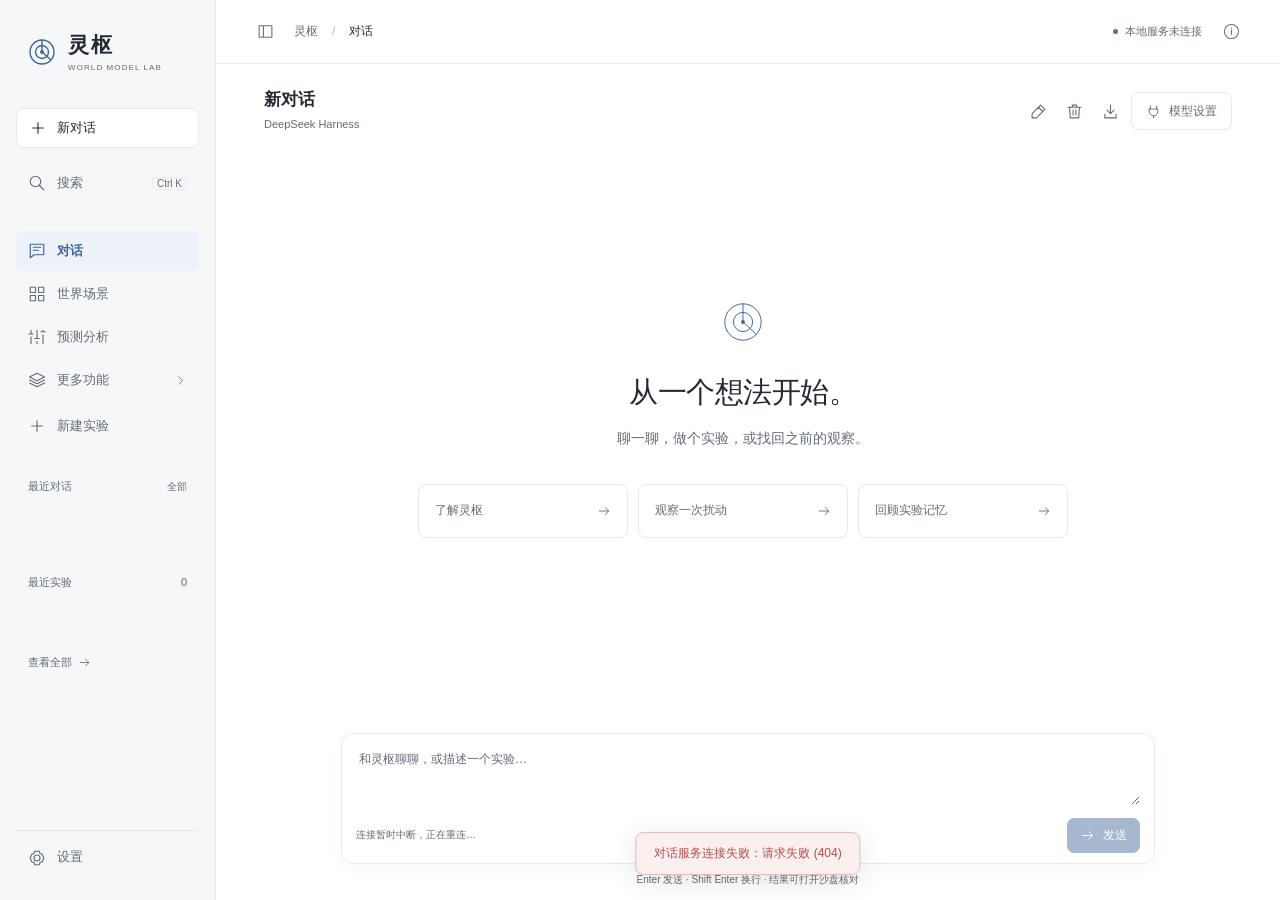
==== static/index.html @ 0f6ff76f "Release Lingshu Desktop Agent 0.0.1 preview" ====
<!doctype html>
<html lang="zh-CN">
<head>
  <meta charset="utf-8">
  <meta name="viewport" content="width=device-width, initial-scale=1">
  <meta name="theme-color" content="#ffffff">
  <title>灵枢 · 桌面 Agent 0.0.1</title>
  <script src="/static/preferences.js"></script>
  <link rel="icon" type="image/svg+xml" href="/static/favicon.svg">
  <link rel="stylesheet" href="/static/style.css">
  <script defer src="/static/scene.js"></script>
  <script defer src="/static/app.js"></script>
  <script defer src="/static/agent.js"></script>
</head>
<body>
  <aside class="sidebar" aria-label="功能与实验">
    <a href="#" class="brand" aria-label="灵枢首页"><span class="brand-mark"><svg viewBox="0 0 32 32" fill="none" aria-hidden="true"><circle cx="16" cy="16" r="12" stroke="currentColor" stroke-width="1.4"/><circle cx="16" cy="16" r="6.5" stroke="currentColor" stroke-width="1.4"/><path d="M16 4v12l9 8" stroke="currentColor" stroke-width="1.4"/><circle cx="16" cy="16" r="2" fill="currentColor"/></svg></span><span class="nav-label">灵枢<small>WORLD MODEL LAB</small></span></a>
    <button id="new-chat" class="new-task" aria-label="新对话" title="新对话"><span data-icon="plus"></span><span class="nav-label">新对话</span></button>
    <button id="open-search" class="nav-item search-entry" aria-label="搜索功能和实验" title="搜索功能和实验"><span data-icon="search"></span><span class="nav-label">搜索</span><kbd>Ctrl K</kbd></button>
    <nav aria-label="主导航">
      <button class="nav-item" data-page="agent" aria-label="对话" title="对话"><span data-icon="message"></span><span class="nav-label">对话</span></button>
      <button class="nav-item active" data-page="workspace" aria-label="世界场景" title="世界场景"><span data-icon="grid"></span><span class="nav-label">世界场景</span></button>
      <button class="nav-item" data-page="results" aria-label="预测分析" title="预测分析"><span data-icon="sliders"></span><span class="nav-label">预测分析</span></button>
      <details id="tools-group" class="tools-group"><summary aria-label="更多功能"><span data-icon="layers"></span><span class="nav-label">更多功能</span><span class="group-chevron" data-icon="chevron"></span></summary><div class="tools-items">
        <button class="nav-item" data-page="events" aria-label="执行记录" title="执行记录"><span data-icon="activity"></span><span class="nav-label">执行记录</span><span id="event-count" class="nav-count">0</span></button>
        <button class="nav-item" data-page="memory" aria-label="记忆库" title="记忆库"><span data-icon="brain"></span><span class="nav-label">记忆库</span><span id="memory-nav-dot" class="nav-dot"></span></button>
        <button class="nav-item" data-page="connections" aria-label="连接管理" title="连接管理"><span data-icon="plug"></span><span class="nav-label">连接管理</span></button>
      </div></details>
      <button id="open-history" class="nav-item rail-only" aria-label="全部实验" title="全部实验"><span data-icon="clock"></span><span class="nav-label">全部实验</span></button>
      <button id="new-task" class="nav-item" aria-label="新建实验" title="新建实验"><span data-icon="plus"></span><span class="nav-label">新建实验</span></button>
    </nav>
    <div class="history-heading chat-history-heading"><span>最近对话</span><button id="open-chats" class="text-button" aria-label="全部对话">全部</button></div>
    <div id="chat-sessions" class="sessions chat-sessions"></div>
    <div class="history-heading"><span>最近实验</span><span id="history-count">0</span></div>
    <div id="sessions" class="sessions"></div>
    <button id="all-history" class="all-history">查看全部<span data-icon="arrow"></span></button>
    <div class="sidebar-footer"><button id="open-settings" class="nav-item" aria-label="设置" title="设置"><span data-icon="settings"></span><span class="nav-label">设置</span></button></div>
  </aside>

  <div class="shell">
    <header class="topbar"><div class="breadcrumb"><button id="toggle-sidebar" class="help-button" aria-label="收起侧栏" title="收起侧栏" aria-expanded="true"><span data-icon="panel"></span></button><span>灵枢</span><span class="slash">/</span><strong id="breadcrumb-page">实验台</strong></div><div class="topbar-right"><span id="service-status" class="connection-pill"><i class="status-dot"></i>正在连接</span><button id="open-help" class="help-button" aria-label="使用帮助" title="使用帮助"><span data-icon="info"></span></button></div></header>
    <main id="agent-page" class="page agent-page">
      <div class="agent-heading"><div><h1 id="chat-title">新对话</h1><span id="chat-subtitle" class="muted-label">DeepSeek Harness</span></div><div class="heading-actions"><button id="chat-rename" class="help-button" aria-label="重命名对话" title="重命名对话"><span data-icon="edit"></span></button><button id="chat-delete" class="help-button" aria-label="删除对话记录" title="删除对话记录"><span data-icon="trash"></span></button><button id="chat-export" class="help-button" aria-label="导出对话" title="导出对话"><span data-icon="download"></span></button><button id="agent-model" class="button ghost"><span data-icon="plug"></span><span id="agent-model-label">模型设置</span></button></div></div>
      <div id="chat-scroll" class="chat-scroll"><section id="chat-welcome" class="chat-welcome"><span class="welcome-orbit" aria-hidden="true"><svg viewBox="0 0 48 48" fill="none"><circle cx="24" cy="24" r="19" stroke="currentColor"/><circle cx="24" cy="24" r="10" stroke="currentColor"/><path d="M24 5v19l14 13" stroke="currentColor"/><circle cx="24" cy="24" r="2" fill="currentColor"/></svg></span><h2>从一个想法开始。</h2><p>聊一聊，做个实验，或找回之前的观察。</p><div class="chat-suggestions"><button data-prompt="灵枢现在能做什么？请简要介绍。">了解灵枢<span data-icon="arrow"></span></button><button data-prompt="运行一次 18 步的外部扰动实验，查询完成后解释扰动前后预测如何变化。">观察一次扰动<span data-icon="arrow"></span></button><button data-prompt="请召回最近实验的摘要，简要告诉我有什么值得继续观察。">回顾实验记忆<span data-icon="arrow"></span></button></div></section><div id="chat-messages" class="chat-messages" aria-label="对话消息"></div></div>
      <div class="chat-bottom"><div id="chat-notice" class="chat-notice hidden" role="status"></div><form id="chat-form" class="chat-composer"><label class="sr-only" for="chat-input">发送给灵枢的消息</label><textarea id="chat-input" rows="2" maxlength="20000" placeholder="和灵枢聊聊，或描述一个实验…"></textarea><div class="chat-composer-actions"><span id="chat-progress" role="status">高强度思考 · 本机工具</span><button id="chat-stop" class="button ghost hidden" type="button"><span data-icon="stop"></span>停止</button><button id="chat-send" class="button primary" type="submit" disabled><span data-icon="arrow"></span><span>发送</span></button></div></form><p class="chat-footnote">Enter 发送 · Shift Enter 换行 · 结果可打开沙盘核对</p></div>
    </main>
    <main id="workspace-page" class="page hidden">
      <div class="page-heading"><div><div class="eyebrow">观察 · 推断 · 验证</div><h1 id="task-title">世界场景</h1><div class="task-meta"><span id="task-state" class="state-badge">待运行</span><span id="workspace-summary" class="muted-label">3 个实体</span></div></div><div class="heading-actions"><button id="stop-button" class="button danger hidden"><span data-icon="stop"></span>停止运行</button><button id="workspace-new-task" class="button primary"><span data-icon="plus"></span>新建实验</button></div></div>
      <section id="scene-content">
        <div class="scene-card">
          <div class="card-header"><div class="segmented" aria-label="视图切换"><button class="active" data-view="space">场景</button><button data-view="graph">认知图</button></div><span id="view-caption" class="sr-only">场景投影</span><div class="scene-tools"><button id="open-entities" class="button ghost" title="实体检查"><span data-icon="sliders"></span><span>实体</span></button><button id="open-results" class="button ghost" title="查看预测分析"><span data-icon="activity"></span><span>分析</span></button></div></div>
          <div id="world-canvas" class="world-canvas" aria-label="实体位置和轨迹"></div>
          <div class="scene-legend"><div id="view-legend"></div><span id="tick-label">第 0 / 18 步</span></div>
          <div class="replay-area">
            <details id="replay-details" class="replay-details"><summary><span>回放与验证</span><span id="verification-caption">运行后查看</span></summary>
              <div class="playback"><button id="live-view" class="live-button active" title="回到最新观测"><span data-icon="radio"></span>最新</button><input id="playback" aria-label="回看时间步" type="range" min="0" max="0" value="0" disabled><span id="playback-label">尚未运行</span></div>
              <div class="verification-strip"><div id="verification-bars" class="verification-bars" aria-label="每一步的验证结果"></div></div>
            </details>
            <button id="find-anomaly" class="anomaly-button" disabled><span data-icon="bolt"></span>定位异常</button>
          </div>
        </div>
        <div id="completion-banner" class="completion-banner hidden"></div>
        <div class="workspace-footnote"><span>每一次预测，都交给下一次观测验证。</span><button id="workspace-help" class="text-button">了解实验<span data-icon="arrow"></span></button></div>
      </section>
    </main>
    <main id="results-page" class="page hidden">
      <div class="page-heading"><div><h1>预测分析</h1><p id="analysis-run-label">选择或运行实验后查看结果。</p></div><button class="button ghost" data-back-scene>返回场景<span data-icon="arrow"></span></button></div>
      <section class="analysis-card"><div class="inspector-heading"><strong>预测验证</strong><span id="inspector-mode" class="muted-label">准备就绪</span></div>          <div class="metric-grid"><div><span>已完成时间步</span><strong id="metric-tick">—<small> / 18</small></strong></div><div class="coverage-metric"><span>边界覆盖率</span><strong id="metric-rate">—</strong></div><div><span>异常观测</span><strong id="metric-anomalies">—</strong></div><div><span>图中实体</span><strong id="metric-entities">3</strong></div></div>
          <details class="analysis-explainer"><summary>如何理解命中与边界？</summary><div class="metric-note"><span data-icon="info"></span><span>本实验为预设确定性场景，观测携带实体标识。命中表示误差小于边界；大边界不等于位置预测更准确。待验证项不计入分母。</span></div></details>
          <section class="mode-statistics" aria-label="按预测模式统计"><div class="statistics-heading"><strong id="statistics-scope">实验汇总</strong><select id="statistics-range" aria-label="统计时间范围"><option value="run">实验汇总</option><option value="step">本步结果</option></select></div><div id="mode-statistics"></div><details class="statistics-explainer"><summary>单位与适用条件</summary><p class="statistics-note">误差与边界单位：场景空间单位。均值仅取已验证项。随机模式预测中心为当前位置；范围覆盖不代表准确猜中下一点。<a href="/static/metric-notes.html" target="_blank">查看边界推导条件</a></p></details></section>
</section>
      <details class="lifecycle-card"><summary>实验生命周期与记忆状态</summary><div id="pipeline" class="pipeline" aria-label="实验闭环进度"></div><button id="see-connections" class="text-button">查看连接详情<span data-icon="arrow"></span></button></details>
    </main>
    <main id="events-page" class="page hidden">
      <div class="page-heading"><div><h1>执行记录</h1><p id="events-run-label">选择实验后查看完整执行记录。</p></div><a id="export-run" class="button ghost hidden" download><span data-icon="download"></span>导出 JSON</a></div>          <section class="timeline-section"><div class="section-heading"><h2><span data-icon="activity"></span><span id="timeline-title">运行轨迹</span></h2><span class="muted-label">来自实际工具执行</span></div><div id="events" class="events"><div class="empty-events"><span data-icon="activity"></span><p>点击「新建实验」，开始第一次运行。</p><small>每一步预测、观测和验证都会留下记录。</small></div></div></section>
</main>
    <main id="memory-page" class="page hidden">
      <div class="page-heading"><div><h1>记忆库</h1></div><button id="open-memory-note" class="button primary"><span data-icon="plus"></span>写笔记</button></div>
      <div class="memory-layout"><section class="memory-results"><form id="memory-search" class="search-box"><span data-icon="search"></span><input id="memory-query" placeholder="搜索记忆，例如：外部扰动" value="工作台" aria-label="记忆检索关键词"><button class="button primary" type="submit">召回</button></form><div class="section-heading"><h2>召回结果<span id="recall-count" class="tab-count">0</span></h2><span id="recall-meta" class="muted-label">等待检索</span></div><div id="memory-results"></div></section></div><details class="memory-isolation"><summary>关于这个独立记忆库</summary><div class="isolation-card"><span data-icon="lock"></span><strong>独立的演示记忆</strong><p>实验摘要和笔记使用独立库，不读取个人记忆。</p></div></details></main>
    <main id="connections-page" class="page hidden">
      <div class="page-heading"><div><h1>连接管理</h1></div></div>
      <div class="connection-grid"><section class="connection-card"><div class="connection-card-top"><span class="large-icon" data-icon="orbit"></span><span class="cap-state connected">已接入</span></div><h2>世界模型</h2><p>运行预设场景，推断行为、预测位置并用新观测验证。</p><div class="detail-row"><span>运行方式</span><strong>本机模拟</strong></div><div class="detail-row"><span>可用场景</span><strong>追逐 / 扰动 / 避让</strong></div></section><section class="connection-card"><div class="connection-card-top"><span class="large-icon" data-icon="brain"></span><span id="connection-memory-status" class="cap-state">连接中</span></div><h2>长期记忆</h2><p>实验摘要和笔记保存在独立库，可检索、召回。</p><code id="memory-root" class="path-block"></code><button id="reconnect-button" class="button ghost"><span data-icon="refresh"></span>重新连接记忆</button><p id="connection-memory-error" class="error-text hidden"></p></section><section class="connection-card wide"><div class="connection-card-top"><span class="large-icon" data-icon="plug"></span><span id="connection-agent-status" class="cap-state">检查中</span></div><h2>桌面 Agent</h2><p>DeepSeek Harness 负责对话、续聊与工具选择。实验与记忆操作可直接回看真实返回。</p><button id="connection-agent-settings" class="button ghost">模型设置<span data-icon="arrow"></span></button><details class="connection-config"><summary>其他客户端接入</summary><div class="code-heading"><strong>接入配置</strong><button id="copy-config" class="text-button"><span data-icon="copy"></span>复制</button></div><label class="privacy-toggle"><input id="show-local-paths" type="checkbox">显示本机绝对路径（复制始终使用有效路径）</label><pre id="mcp-config"></pre><p id="dsh-status-note"></p><div id="mcp-tools" class="tool-chips"></div><div class="integration-note"><span data-icon="info"></span><span>提供 6 个实验与记忆工具；可在对话中描述任务。</span></div></details></section></div>
    </main>
    
  </div>
  <dialog id="model-dialog" class="lab-dialog" aria-labelledby="model-dialog-title"><div class="dialog-heading"><div><h2 id="model-dialog-title">模型设置</h2><p>沿用本机 DeepSeek Harness。</p></div><button class="close-dialog" data-close="model-dialog" aria-label="关闭模型设置">×</button></div><form id="model-form" class="model-form"><label>Harness 可执行文件<input id="model-executable" required maxlength="1000" autocomplete="off"></label><div class="model-selects"><label>模型<select id="model-name"><option value="deepseek-flash">DeepSeek Flash</option><option value="deepseek-v4-pro">DeepSeek V4 Pro</option></select></label><label>思考强度<select id="model-effort"><option value="high">高</option><option value="max">最高</option></select></label></div><label class="checkbox-label"><input id="model-local-credentials" type="checkbox" checked>使用本机 Harness 的模型凭据</label><details><summary>使用独立 API 密钥</summary><label>API 密钥<input id="model-key" type="password" autocomplete="new-password" maxlength="512" placeholder="留空保留现有配置"></label><label class="checkbox-label"><input id="model-clear-key" type="checkbox">清除已保存的独立密钥</label><p class="muted-label">独立密钥由 Windows 加密，仅供当前系统用户使用。</p></details><p id="model-status" role="status" class="muted-label"></p><div class="model-form-actions"><button id="model-save" class="button primary" type="submit">保存设置</button><button id="model-refresh" class="button ghost" type="button">检查配置</button></div></form></dialog>
  <dialog id="chats-dialog" class="lab-dialog" aria-labelledby="chats-dialog-title"><div class="dialog-heading"><h2 id="chats-dialog-title">全部对话</h2><button class="close-dialog" data-close="chats-dialog" aria-label="关闭对话历史">×</button></div><div class="dialog-search"><span data-icon="search"></span><input id="chats-query" type="search" placeholder="搜索名称或对话内容" aria-label="搜索名称或对话内容"></div><div id="all-chats" class="history-dialog-list"></div></dialog>
  <dialog id="chat-delete-dialog" class="lab-dialog" aria-labelledby="chat-delete-heading"><div class="dialog-heading"><h2 id="chat-delete-heading">删除对话记录</h2><button class="close-dialog" data-close="chat-delete-dialog" aria-label="关闭删除对话">×</button></div><p id="chat-delete-title" class="delete-chat-title"></p><p class="muted-label">删除此对话的应用记录。实验、记忆和 Harness 原始会话会保留。</p><div class="model-form-actions"><button id="chat-delete-confirm" class="button danger" type="button">删除记录</button><button class="button ghost" data-close="chat-delete-dialog" type="button">保留</button></div></dialog>
  <dialog id="chat-rename-dialog" class="lab-dialog" aria-labelledby="chat-rename-title"><div class="dialog-heading"><h2 id="chat-rename-title">重命名对话</h2><button class="close-dialog" data-close="chat-rename-dialog" aria-label="关闭重命名">×</button></div><form id="chat-rename-form" class="model-form"><label>名称<input id="chat-rename-input" required maxlength="100"></label><button class="button primary" type="submit">保存</button></form></dialog>
  <dialog id="experiment-dialog" class="lab-dialog" aria-labelledby="experiment-dialog-title"><div class="dialog-heading"><div><h2 id="experiment-dialog-title">配置一个实验</h2></div><button class="close-dialog" data-close="experiment-dialog" aria-label="关闭实验配置">×</button></div>            <div class="run-composer dialog-composer">
              <div class="composer-heading"><span data-icon="spark"></span><strong>开始一个实验</strong><span>无需模型密钥</span></div>
              <div id="scenario-options" class="scenario-options"></div>
              <label class="note-label" for="task-note">实验备注<span>用于记录本次实验，不自动解析为指令</span></label>
              <textarea id="task-note" maxlength="1000" rows="2" placeholder="例如：观察扰动发生后，世界模型需要多久恢复稳定预测…"></textarea>
              <div class="composer-bottom"><div class="run-settings"><label>时间步<select id="tick-count"><option value="18">18 步</option><option value="36">36 步</option><option value="60">60 步</option></select></label><label class="checkbox-label"><input id="save-memory" type="checkbox" checked>保存到记忆</label></div><button id="run-button" class="button primary"><span data-icon="play"></span>运行实验</button></div>
            </div></dialog>
  <dialog id="entity-dialog" class="lab-dialog entity-dialog" aria-labelledby="entity-dialog-title"><div class="dialog-heading"><h2 id="entity-dialog-title">本步实体检查</h2><button class="close-dialog" data-close="entity-dialog" aria-label="关闭实体检查">×</button></div>          <div class="inspector-section"><h3>场景实体<span id="entity-count">3</span></h3><div id="entities"></div><div id="entity-detail" class="entity-detail hidden"></div></div>
</dialog>
  <dialog id="note-dialog" class="lab-dialog" aria-labelledby="note-dialog-title"><div class="dialog-heading"><h2 id="note-dialog-title">写入独立记忆库</h2><button class="close-dialog" data-close="note-dialog" aria-label="关闭笔记">×</button></div><div class="note-card"><h2><span data-icon="edit"></span>记一条笔记</h2><p>写入同一个隔离记忆库，可用于下一次召回。</p><form id="remember-form"><textarea id="memory-note" rows="7" maxlength="8000" placeholder="今天观察到了什么？" required></textarea><button id="remember-button" type="submit" class="button primary"><span data-icon="plus"></span>写入记忆</button></form></div></dialog>
  <dialog id="history-dialog" class="lab-dialog" aria-labelledby="history-dialog-title"><div class="dialog-heading"><h2 id="history-dialog-title">全部实验</h2><button class="close-dialog" data-close="history-dialog" aria-label="关闭实验历史">×</button></div><div class="dialog-search"><span data-icon="search"></span><input id="history-query" type="search" placeholder="搜索名称、备注或状态" aria-label="搜索实验历史" autocomplete="off"></div><div id="history-sessions" class="history-dialog-list"></div></dialog>
  <dialog id="search-dialog" class="lab-dialog" aria-labelledby="search-dialog-title"><div class="dialog-heading"><h2 id="search-dialog-title">搜索</h2><button class="close-dialog" data-close="search-dialog" aria-label="关闭搜索">×</button></div><div class="dialog-search"><span data-icon="search"></span><input id="global-query" type="search" placeholder="查找功能或实验" aria-label="查找功能或实验" autocomplete="off"></div><div id="search-results" class="search-results"></div></dialog>
  <dialog id="settings-dialog" class="lab-dialog settings-dialog" aria-labelledby="settings-dialog-title">
    <div class="dialog-heading"><div><h2 id="settings-dialog-title">设置</h2><p>让工作台适合你的习惯。</p></div><button class="close-dialog" data-close="settings-dialog" aria-label="关闭设置">×</button></div>
    <div class="settings-tabs" role="tablist" aria-label="设置分类">
      <button id="settings-appearance-tab" data-settings-tab="appearance" role="tab" aria-selected="true" aria-controls="settings-appearance">外观</button>
      <button id="settings-features-tab" data-settings-tab="features" role="tab" aria-selected="false" aria-controls="settings-features" tabindex="-1">功能</button>
      <button id="settings-scene-tab" data-settings-tab="scene" role="tab" aria-selected="false" aria-controls="settings-scene" tabindex="-1">场景</button>
      <button id="settings-general-tab" data-settings-tab="general" role="tab" aria-selected="false" aria-controls="settings-general" tabindex="-1">通用</button>
    </div>
    <div class="settings-content">
      <section id="settings-appearance" data-settings-panel="appearance" role="tabpanel" aria-labelledby="settings-appearance-tab">
        <h3 class="settings-section-title">外观</h3><p class="settings-description">少一点干扰，多一点思考的空间。</p>
        <div class="theme-choices" aria-label="选择主题">
          <button class="theme-choice" data-theme-choice="light" aria-pressed="false"><span class="theme-mini theme-mini-light" aria-hidden="true"><i></i><b><em></em></b></span><span>白天<small>纯净明亮</small></span><span class="theme-check" aria-hidden="true">✓</span></button>
          <button class="theme-choice" data-theme-choice="dark" aria-pressed="false"><span class="theme-mini theme-mini-dark" aria-hidden="true"><i></i><b><em></em></b></span><span>夜间<small>安静深邃</small></span><span class="theme-check" aria-hidden="true">✓</span></button>
          <button class="theme-choice" data-theme-choice="warm" aria-pressed="false"><span class="theme-mini theme-mini-warm" aria-hidden="true"><i></i><b><em></em></b></span><span>暖色<small>柔和纸感</small></span><span class="theme-check" aria-hidden="true">✓</span></button>
        </div>
        <label class="setting-row" for="setting-theme"><span>主题模式<small>也可以跟随系统自动切换明暗</small></span><select id="setting-theme" data-preference="theme"><option value="light">白天</option><option value="dark">夜间</option><option value="warm">暖色</option><option value="system">跟随系统</option></select></label>
        <label class="setting-row" for="setting-background"><span>场景背景<small>只改变场景氛围，保持界面清爽</small></span><select id="setting-background" data-preference="background"><option value="clean">纯净</option><option value="warm">柔和</option><option value="ocean">海面</option></select></label>
      </section>
      <section id="settings-features" data-settings-panel="features" role="tabpanel" aria-labelledby="settings-features-tab" hidden>
        <h3 class="settings-section-title">功能显示</h3>
        <p class="settings-hint">选择要显示的功能。隐藏会收起入口，已有实验与数据保留。</p>
        <label class="setting-row"><span>预测分析</span><input type="checkbox" role="switch" data-preference="results" aria-label="显示预测分析"></label>
        <label class="setting-row"><span>认知图</span><input type="checkbox" role="switch" data-preference="graph" aria-label="显示认知图"></label>
        <label class="setting-row"><span>执行记录</span><input type="checkbox" role="switch" data-preference="events" aria-label="显示执行记录"></label>
        <label class="setting-row"><span>记忆库</span><input type="checkbox" role="switch" data-preference="memory" aria-label="显示记忆库"></label>
        <label class="setting-row"><span>连接管理</span><input type="checkbox" role="switch" data-preference="connections" aria-label="显示连接管理"></label>
      </section>
      <section id="settings-scene" data-settings-panel="scene" role="tabpanel" aria-labelledby="settings-scene-tab" hidden>
        <h3 class="settings-section-title">场景</h3>
        <label class="setting-row" for="setting-style"><span>场景风格<small>统一色调的雷达沙盘，或小鲸鱼演示</small></span><select id="setting-style" data-preference="style"><option value="radar">雷达沙盘</option><option value="whale">鲸鱼 demo</option></select></label>
        <label class="setting-row"><span>大肥鱼<small>鲸鱼 demo 中可开关角色插画</small></span><input type="checkbox" role="switch" data-preference="whale" aria-label="显示大肥鱼"></label>
        <label class="setting-row"><span>动态效果<small id="motion-note">实时运行时平滑移动；回看与外部扰动直接显示观测位置。</small></span><input type="checkbox" role="switch" data-preference="motion" aria-label="动态效果"></label>
        <label class="setting-row"><span>空间网格</span><input type="checkbox" role="switch" data-preference="grid" aria-label="显示空间网格"></label>
        <label class="setting-row"><span>运动轨迹</span><input type="checkbox" role="switch" data-preference="trails" aria-label="显示运动轨迹"></label>
        <label class="setting-row"><span>预测范围</span><input type="checkbox" role="switch" data-preference="predictions" aria-label="显示预测范围"></label>
      </section>
      <section id="settings-general" data-settings-panel="general" role="tabpanel" aria-labelledby="settings-general-tab" hidden>
        <h3 class="settings-section-title">通用</h3>
        <label class="setting-row" for="setting-language"><span>语言<small>英文界面准备中</small></span><select id="setting-language"><option value="zh-CN">简体中文</option><option value="en" disabled>English（准备中）</option></select></label>
        <label class="setting-row"><span>收起侧栏</span><input id="setting-sidebar" type="checkbox" role="switch" data-preference="sidebar"></label>
        <label class="setting-row"><span>展开回放与验证</span><input id="setting-replay" type="checkbox" role="switch" data-preference="replay"></label>
        <label class="setting-row"><span>自动保存实验记忆<small>用于手动新建实验；对话发起的实验会保存摘要</small></span><input type="checkbox" role="switch" data-preference="autoMemory" aria-label="自动保存实验记忆"></label>
        <div class="setting-row"><span>数据备份<small>保存对话、实验与记忆笔记，恢复后对话历史只读</small></span><button id="backup-data" class="button ghost" type="button">下载备份</button></div><p class="settings-hint"><a href="/static/backup-help.html" target="_blank" rel="noopener">备份与恢复说明</a></p>
        <p class="settings-hint">偏好保存在当前浏览器。模型与工具的接入详情可在连接管理查看。</p>
      </section>
      <div class="settings-footer"><button id="reset-layout" class="button ghost">恢复默认设置</button><span>修改即时生效</span></div>
    </div>
  </dialog>
  <dialog id="help-dialog" class="lab-dialog" aria-labelledby="help-dialog-title"><div class="dialog-heading"><h2 id="help-dialog-title">使用帮助</h2><button class="close-dialog" data-close="help-dialog" aria-label="关闭使用帮助">×</button></div><div class="help-content"><p>新建实验后，选择场景并运行。点击实体查看详情，展开「回放与验证」后，点击验证条回看某一步，或用「定位异常」直达预测失效的位置。</p><p>「预测分析」显示误差、边界与分模式结果；「执行记录」可查看原始返回和导出数据；「记忆库」用于召回与写笔记。</p><details><summary>实验边界与指标</summary><p>运行的是预设确定性场景，观测携带实体标识。备注用于记录。命中只表示误差落在边界内；覆盖率不代表通用智能水平。</p><a href="/static/metric-notes.html" target="_blank">查看指标说明</a></details></div></dialog>
  <div id="toast" role="status" class="toast hidden"></div>
</body>
</html>
---- static/style.css ----
/* One visual system. Components use tokens; all theme colors are defined here. */
:root {
 color-scheme:light; --sidebar-width:216px;
 --canvas:#fff; --paper:#fff; --surface:#f6f7f9; --soft:#eff1f4;
 --ink:#242a34; --muted:#636b78; --line:#e7e9ee; --hover:#eceff3;
 --blue:#41649a; --blue-hover:#355580; --blue-soft:#edf2f9; --blue-soft-hover:#e3ebf6; --blue-line:#b0c3df; --on-accent:#fff;
 --scroll:#c9ced7; --idle:#88909d; --switch-track:#cdd2da; --switch-knob:#fff;
 --success:#3a725c; --success-soft:#eff6f2; --warning:#9b642d; --warning-soft:#faf3e9; --warning-line:#d3b38c;
 --danger:#b24e4e; --danger-soft:#fbefef; --danger-line:#e6bbbb; --on-danger:#fff;
 --scene-bg:#fff; --scene-plane:#f7f9fc; --scene-side:#edf1f7; --scene-edge:#cdd8e7; --scene-grid:#e1e7f0;
 --radar-grid:#dce4ee; --radar-line:#9fb5d1; --radar-scan:#6a8dbb;
 --entity-1:var(--blue); --entity-2:var(--blue); --entity-3:var(--blue); --entity-4:var(--blue);
 --whale-body:#7598c1; --whale-tail:#587fae; --whale-belly:#e1ecf7; --whale-highlight:#f3f7fc; --whale-eye:#263e59; --whale-cheek:#aac7e6;
 --ocean-wash:#f0f6fa; --ocean-line:#d3e3ef;
 font-family:"Segoe UI","Microsoft YaHei UI","Microsoft YaHei",sans-serif; font-size:14px;
}
:root[data-theme="dark"] {
 color-scheme:dark;
 --canvas:#171a20; --paper:#1d2128; --surface:#1b1e25; --soft:#252a33; --ink:#e3e7ee; --muted:#9ca5b3; --line:#2e343e; --hover:#2a303a;
 --blue:#96b9e8; --blue-hover:#b1cced; --blue-soft:#28374b; --blue-soft-hover:#31445b; --blue-line:#4f6b8b; --on-accent:#192b43;
 --scroll:#454e5d; --idle:#8d97a6; --switch-track:#4a5361;
 --success:#8bc3a6; --success-soft:#26392f; --warning:#dfb77f; --warning-soft:#3a3023; --warning-line:#7f6544;
 --danger:#e5a0a0; --danger-soft:#3b292c; --danger-line:#785155; --on-danger:#302020;
 --scene-bg:#1d2128; --scene-plane:#222a35; --scene-side:#1a202a; --scene-edge:#3d4d62; --scene-grid:#303c4c;
 --radar-grid:#344153; --radar-line:#5d789d; --radar-scan:#8eb4e4;
 --whale-body:#81a2c9; --whale-tail:#6488b0; --whale-belly:#c2d7ec; --whale-highlight:#e4eef9; --whale-eye:#1b304a; --whale-cheek:#b3cce6;
 --ocean-wash:#222e3d; --ocean-line:#3b506a;
}
:root[data-theme="warm"] {
 --canvas:#fbf9f5; --paper:#fffdf9; --surface:#f3f0e9; --soft:#eeeae1; --ink:#39362f; --muted:#6e665a; --line:#e7e1d7; --hover:#ece7dd;
 --blue:#835e32; --blue-hover:#72512a; --blue-soft:#f2eadd; --blue-soft-hover:#eadecb; --blue-line:#cbb38f;
 --scroll:#c7bfaf; --idle:#8b8171; --switch-track:#cec5b6;
 --success:#58724f; --success-soft:#f0f3e9; --warning:#91612a; --warning-soft:#f8efdf; --warning-line:#c5a46f;
 --danger:#a95348; --danger-soft:#f8eee9; --danger-line:#ddbab0;
 --scene-bg:#fffdf9; --scene-plane:#f9f5ed; --scene-side:#eee7da; --scene-edge:#dbccb7; --scene-grid:#e9dfce;
 --radar-grid:#e3d7c3; --radar-line:#bea278; --radar-scan:#a37d49;
 --whale-body:#b4976e; --whale-tail:#97774e; --whale-belly:#f0e4cf; --whale-highlight:#fff8e9; --whale-eye:#493827; --whale-cheek:#d9c49f;
 --ocean-wash:#f7efdf; --ocean-line:#e5d3b6;
}
:root[data-background="warm"] { --scene-bg:#f8f9fb; }
:root[data-theme="dark"][data-background="warm"] { --scene-bg:#20252d; }
:root[data-theme="warm"][data-background="warm"] { --scene-bg:#f7f2e9; }
* { box-sizing:border-box; scrollbar-width:thin; scrollbar-color:var(--scroll) transparent; }
body { margin:0; background:var(--canvas); color:var(--ink); line-height:1.6; -webkit-font-smoothing:antialiased; }
button,input,textarea,select { font:inherit; }
button { border:0; color:inherit; background:transparent; cursor:pointer; }
button,a,input,select,textarea,summary { -webkit-tap-highlight-color:transparent; }
button:disabled { cursor:default; opacity:.46; }
a { color:var(--blue); text-decoration:none; }
button:focus-visible,a:focus-visible,input:focus-visible,textarea:focus-visible,select:focus-visible,summary:focus-visible,[tabindex]:focus-visible { outline:2px solid var(--blue); outline-offset:4px; }
button:focus:not(:focus-visible) { outline:none; }
[hidden],.hidden { display:none!important; }
.sr-only { position:absolute; width:1px; height:1px; padding:0; overflow:hidden; clip:rect(0,0,0,0); white-space:nowrap; border:0; }
h1,h2,h3,p { margin-top:0; }
h1 { margin-bottom:0; font-size:29px; line-height:1.4; font-weight:600; letter-spacing:-.6px; }
h2 { font-size:17px; font-weight:600; } h3 { font-size:14px; font-weight:600; }
small,.muted-label { color:var(--muted); font-size:12px; } strong { font-weight:600; }
.icon { display:block; width:18px; height:18px; flex:0 0 auto; }
[data-icon] { display:inline-flex; align-items:center; flex:0 0 auto; }
summary { cursor:pointer; color:var(--muted); } summary:hover { color:var(--ink); }
input[type="checkbox"],input[type="range"] { accent-color:var(--blue); }
select { color:var(--ink); background:var(--paper); border:1px solid var(--line); border-radius:7px; padding:7px 10px; }
pre,code { font-family:Consolas,"Cascadia Code",monospace; font-size:12px; }
pre { background:var(--surface); border:1px solid var(--line); border-radius:8px; padding:16px; white-space:pre-wrap; overflow-wrap:anywhere; color:var(--muted); }
/* Desktop conversation */
.page.agent-page { height:calc(100dvh - 64px); max-width:1080px; display:flex; flex-direction:column; padding:24px 48px 12px; }
.agent-heading { display:flex; align-items:center; justify-content:space-between; gap:16px; padding:0 0 18px; flex-shrink:0; }
.agent-heading>div:first-child { min-width:0; flex:1; }
.agent-heading h1 { font-size:17px; letter-spacing:0; max-width:490px; overflow:hidden; text-overflow:ellipsis; white-space:nowrap; }
.agent-heading .muted-label { font-size:11px; }
.agent-heading .heading-actions { gap:6px; flex-shrink:0; }
.agent-heading .button { font-size:12px; }
.chat-scroll { min-height:0; flex:1; overflow-y:auto; overflow-x:hidden; padding:4px 12px 20px; display:flex; flex-direction:column; scroll-behavior:auto; scrollbar-gutter:stable; }
.chat-welcome { margin:auto; width:100%; max-width:650px; padding:30px 0 55px; }
.welcome-orbit { color:var(--blue); display:block; width:46px; height:46px; margin:0 auto 24px; }
.welcome-orbit svg { width:100%; height:100%; }
.chat-welcome h2 { font-size:29px; font-weight:500; letter-spacing:-.5px; margin:0 0 12px; text-align:center; }
.chat-welcome>p { font-size:14px; color:var(--muted); margin:0; text-align:center; }
.chat-suggestions { margin-top:34px; display:grid; grid-template-columns:repeat(3,minmax(0,1fr)); gap:10px; }
.chat-suggestions button { width:100%; min-height:54px; border:1px solid var(--line); border-radius:8px; padding:13px 16px; font-size:12px; display:flex; align-items:center; justify-content:space-between; gap:18px; color:var(--muted); text-align:left; }
.chat-suggestions button:hover { background:var(--surface); color:var(--ink); }
.chat-suggestions .icon { width:14px; height:14px; }
.chat-messages { width:100%; max-width:790px; margin:0 auto; }
.chat-turn { margin:0 0 36px; }
.user-message { width:fit-content; max-width:85%; margin:0 0 28px auto; border:1px solid var(--line); background:var(--surface); padding:12px 18px; border-radius:14px 14px 4px 14px; white-space:pre-wrap; overflow-wrap:anywhere; line-height:1.8; }
.assistant-message { padding:0 4px; min-width:0; }
.assistant-label { display:flex; gap:12px; align-items:center; font-size:12px; font-weight:600; margin-bottom:14px; }
.assistant-label small { font-size:10px; font-weight:400; }
.assistant-body { line-height:1.9; overflow-wrap:anywhere; }
.message-prose { white-space:pre-wrap; }
.message-table { overflow-x:auto; margin:14px 0; }
.message-table table { border-collapse:collapse; width:100%; font-size:12px; }
.message-table th,.message-table td { text-align:left; padding:9px 12px; border-bottom:1px solid var(--line); }
.message-table th { font-weight:500; color:var(--muted); background:var(--surface); }
.message-section { display:inline-block; margin:6px 0; }
.assistant-body code { background:var(--surface); border-radius:4px; padding:2px 4px; color:var(--ink); }
.assistant-body pre { max-width:100%; overflow:auto; white-space:pre; }
.assistant-body pre code { background:transparent; padding:0; }
.agent-working { display:flex; align-items:center; gap:8px; color:var(--muted); font-size:12px; padding:10px 0; }
.agent-working .icon { width:15px; height:15px; }
.agent-tools { margin:0 0 15px; color:var(--muted); font-size:12px; }
.agent-tools>summary { display:flex; align-items:center; gap:8px; list-style:none; width:fit-content; }
.agent-tools>summary::-webkit-details-marker { display:none; }
.agent-tools>summary .icon { width:14px; height:14px; }
.agent-tools[open]>summary>.icon:last-child { transform:rotate(90deg); }
.agent-tool-list { border-left:1px solid var(--line); margin:14px 0 0 6px; padding-left:16px; }
.agent-tool { margin:9px 0; }
.agent-tool summary { display:flex; align-items:center; justify-content:space-between; gap:16px; }
.agent-tool small { font-size:10px; }
.tool-data { margin-top:10px; }
.tool-data>span { font-size:10px; }
.tool-data pre { margin:5px 0 12px; max-height:260px; overflow:auto; padding:10px; font-size:11px; }
.run-link { margin:14px 8px 0 0; font-size:12px; }
.chat-turn-error { display:flex; align-items:flex-start; gap:8px; margin:15px 0; font-size:12px; color:var(--danger); }
.chat-turn-error .icon { width:15px; height:15px; margin-top:3px; }
.message-footer { display:flex; align-items:center; gap:18px; font-size:10px; color:var(--muted); margin-top:18px; }
.message-footer .text-button { display:flex; align-items:center; gap:5px; font-size:11px; }
.message-footer .icon { width:13px; height:13px; }
.delete-chat-title { overflow-wrap:anywhere; font-weight:600; }
#chat-delete-dialog>p { margin:20px 28px; line-height:1.7; }
#chat-delete-dialog>.model-form-actions { margin:24px 28px 28px; }
.chat-bottom { flex-shrink:0; width:100%; max-width:814px; margin:0 auto; padding-top:8px; }
.chat-composer { border:1px solid var(--line); border-radius:13px; background:var(--paper); box-shadow:0 3px 18px color-mix(in srgb, var(--ink) 3%, transparent); padding:13px 14px 10px; }
.chat-composer:focus-within { border-color:var(--blue-line); }
.chat-composer textarea { width:100%; min-height:58px; max-height:180px; padding:2px 3px; resize:vertical; border:0; background:transparent; color:var(--ink); outline:none; line-height:1.7; }
.chat-composer textarea:focus-visible { outline:none; }
.chat-composer textarea::placeholder { color:var(--muted); }
.chat-composer-actions { display:flex; align-items:center; gap:10px; padding-top:6px; }
.chat-composer-actions>span { color:var(--muted); font-size:10px; margin-right:auto; }
.chat-composer-actions .button { font-size:12px; min-height:32px; padding:7px 12px; }
.chat-footnote { text-align:center; font-size:10px; color:var(--muted); margin:8px 0 0; }
.chat-notice { border:1px solid var(--warning-line); background:var(--warning-soft); color:var(--warning); border-radius:7px; padding:9px 12px; font-size:12px; margin-bottom:10px; }
.chat-history-heading { padding-top:25px; align-items:center; }
.chat-history-heading .text-button { font-size:10px; }
.chat-sessions .session strong { max-width:140px; }
.model-form { display:flex; flex-direction:column; gap:20px; }
.model-form label:not(.checkbox-label) { display:flex; flex-direction:column; gap:8px; color:var(--muted); font-size:12px; }
.model-form input:not([type="checkbox"]) { min-width:0; width:100%; color:var(--ink); background:var(--paper); border:1px solid var(--line); border-radius:7px; padding:10px; }
.model-selects { display:grid; grid-template-columns:1fr 1fr; gap:20px; }
.model-form details>label { margin-top:16px; }
.model-form details>p { margin:12px 0 0; }
.model-form-actions { display:grid; grid-template-columns:repeat(2,minmax(0,1fr)); gap:10px; }
@media(max-width:1000px) { .page.agent-page { padding:22px 25px 12px; } .agent-heading h1 { max-width:300px; } }
@media(max-width:760px) {
 .page.agent-page { padding:15px 16px 12px; height:calc(100dvh - 55px); }
 .agent-heading { gap:8px; padding-bottom:10px; }
 .agent-heading h1 { max-width:100%; font-size:15px; }
 .agent-heading .heading-actions { gap:0; } .agent-heading .button { padding:6px; font-size:11px; }
 .agent-heading .help-button { width:26px; } .agent-heading .button>[data-icon] { display:none; }
 .chat-welcome { padding-bottom:35px; } .chat-welcome h2 { font-size:24px; }
 .chat-suggestions { grid-template-columns:1fr; width:100%; max-width:360px; gap:8px; margin:25px auto 0; }
 .chat-scroll { padding:4px 2px 16px; } .user-message { max-width:94%; padding:10px 14px; }
 .chat-composer { padding:10px; } .chat-composer-actions>span { font-size:9px; }
 .chat-footnote { font-size:9px; } .model-selects { gap:10px; }
}
/* Navigation */
.sidebar { position:fixed; inset:0 auto 0 0; display:flex; flex-direction:column; width:var(--sidebar-width); padding:31px 16px 20px; background:var(--surface); border-right:1px solid var(--line); z-index:10; overflow-y:auto; }
.brand { display:flex; gap:10px; align-items:center; padding:0 10px; color:var(--ink); }
.brand-mark { width:32px; height:32px; color:var(--blue); flex:0 0 auto; } .brand-mark svg { width:100%; height:100%; }
.brand>.nav-label { font-size:21px; font-weight:600; letter-spacing:2px; line-height:1.3; }
.brand small { display:block; font-size:8px; letter-spacing:1.1px; margin-top:5px; font-weight:500; }
.new-task { display:flex; align-items:center; gap:10px; min-height:40px; padding:9px 12px; margin:34px 0 12px; background:var(--paper); border:1px solid var(--line); border-radius:8px; text-align:left; font-size:13px; }
.new-task:hover { border-color:var(--blue-line); }
.nav-item,.tools-group summary { width:100%; min-height:40px; display:flex; align-items:center; gap:11px; padding:9px 12px; border-radius:7px; text-align:left; color:var(--muted); font-size:13px; margin:3px 0; }
.nav-item:hover,.tools-group summary:hover { background:var(--hover); color:var(--ink); }
.nav-item.active { color:var(--blue); background:var(--blue-soft); } .nav-item.active .nav-label { font-weight:600; }
.search-entry { margin-bottom:25px; }
kbd { margin-left:auto; font:10px "Segoe UI",sans-serif; color:var(--muted); border:1px solid var(--line); border-radius:4px; padding:0 4px; }
.tools-group summary { list-style:none; } .tools-group summary::-webkit-details-marker { display:none; }
.group-chevron { margin-left:auto; } .group-chevron .icon { width:13px; height:13px; }
.tools-group[open] .group-chevron { transform:rotate(90deg); } .tools-items { margin:4px 0 10px; }
.nav-count { margin-left:auto; font-size:10px; } .nav-dot { margin-left:auto; width:5px; height:5px; border-radius:50%; background:var(--idle); }
.nav-dot.connected { background:var(--success); } .rail-only { display:none; }
.history-heading { display:flex; justify-content:space-between; color:var(--muted); font-size:11px; padding:29px 12px 9px; }
.sessions { min-height:40px; }
.session { display:flex; align-items:center; gap:9px; width:100%; text-align:left; border-radius:7px; padding:9px 12px; }
.session:hover,.session.active { background:var(--hover); } .session>span { min-width:0; }
.session strong { display:block; font-size:12px; font-weight:400; white-space:nowrap; overflow:hidden; text-overflow:ellipsis; }
.session small { display:block; font-size:10px; margin-top:3px; }
.session-dot { width:4px; height:4px; background:var(--idle); border-radius:50%; flex-shrink:0; }
.session-dot.running,.session-dot.completed { background:var(--success); } .session-dot.failed { background:var(--danger); }
.sidebar-empty { font-size:12px; color:var(--muted); padding:9px 12px; }
.all-history { display:flex; align-items:center; gap:6px; padding:8px 12px; color:var(--muted); font-size:11px; align-self:flex-start; margin-top:5px; }
.all-history .icon { width:13px; height:13px; }
.sidebar-footer { margin-top:auto; padding-top:36px; } .sidebar-footer .nav-item { border-top:1px solid var(--line); padding-top:16px; border-radius:0; }
/* Shell and actions */
.shell { margin-left:var(--sidebar-width); min-width:0; }
.topbar { height:64px; padding:0 34px; display:flex; align-items:center; justify-content:space-between; border-bottom:1px solid var(--line); }
.breadcrumb,.topbar-right { display:flex; align-items:center; gap:14px; } .breadcrumb { color:var(--muted); font-size:12px; }
.breadcrumb strong { color:var(--ink); font-weight:400; } .slash { opacity:.45; }
.help-button { display:inline-flex; align-items:center; justify-content:center; width:30px; height:30px; border-radius:6px; color:var(--muted); }
.help-button:hover { color:var(--ink); background:var(--soft); } .help-button .icon { width:17px; height:17px; }
.connection-pill { display:inline-flex; align-items:center; gap:7px; font-size:11px; color:var(--muted); }
.status-dot { width:5px; height:5px; border-radius:50%; background:var(--success); } .offline .status-dot { background:var(--warning); }
.page { max-width:1240px; margin:0 auto; padding:49px 52px 40px; }
.page-heading { display:flex; align-items:center; justify-content:space-between; gap:24px; margin-bottom:31px; }
.page-heading p { color:var(--muted); font-size:13px; margin:8px 0 0; }
.eyebrow { color:var(--muted); font-size:10px; letter-spacing:2.2px; margin-bottom:12px; }
.task-meta { display:flex; align-items:center; gap:12px; margin-top:12px; font-size:12px; }
.state-badge { display:inline-flex; align-items:center; gap:6px; color:var(--muted); }
.state-badge::before { content:''; width:5px; height:5px; border:1px solid var(--idle); border-radius:50%; }
.state-badge.running,.state-badge.completed { color:var(--success); }
.state-badge.running::before,.state-badge.completed::before { background:var(--success); border-color:var(--success); }
.state-badge.failed { color:var(--danger); }
.task-meta .muted-label { border-left:1px solid var(--line); padding-left:12px; }
.heading-actions { display:flex; align-items:center; gap:10px; }
.button { display:inline-flex; justify-content:center; align-items:center; gap:8px; min-height:38px; border:1px solid var(--line); border-radius:7px; padding:8px 14px; font-size:12px; white-space:nowrap; background:var(--paper); color:var(--ink); }
.button:hover:not(:disabled) { background:var(--surface); border-color:var(--blue-line); }
.button .icon { width:15px; height:15px; }
.button.primary { background:var(--blue); color:var(--on-accent); border-color:var(--blue); }
.button.primary:hover:not(:disabled) { background:var(--blue-hover); border-color:var(--blue-hover); }
.button.ghost { background:transparent; color:var(--muted); }
.button.danger { color:var(--danger); border-color:var(--danger-line); background:var(--danger-soft); }
.text-button { display:inline-flex; align-items:center; gap:6px; color:var(--muted); font-size:12px; padding:0; }
.text-button:hover { color:var(--blue); } .text-button .icon { width:14px; height:14px; }
/* Observation */
.scene-card { border:1px solid var(--line); border-radius:12px; background:var(--paper); overflow:hidden; }
.card-header { display:flex; align-items:center; justify-content:space-between; padding:16px 22px; gap:16px; }
.segmented { display:inline-flex; gap:20px; }
.segmented button { padding:6px 0; color:var(--muted); font-size:12px; border-bottom:2px solid transparent; }
.segmented button.active { border-color:var(--blue); color:var(--ink); font-weight:600; }
.scene-tools { display:flex; gap:10px; } .scene-tools .button { min-height:30px; padding:5px 7px; font-size:11px; border-color:transparent; }
.world-canvas { width:100%; height:clamp(280px,calc(100dvh - 500px),440px); background:var(--scene-bg); overflow:hidden; }
.world-canvas>svg { display:block; width:100%; height:100%; }
.entity-target { cursor:pointer; outline:none; } .entity-target:focus-visible>circle:first-child { stroke:var(--blue); stroke-opacity:1; stroke-width:2; }
.entity-target:hover { filter:brightness(1.08); }
.scene-legend { display:flex; align-items:center; justify-content:space-between; gap:15px; padding:14px 23px 19px; color:var(--muted); font-size:10px; }
#view-legend { display:flex; gap:18px; flex-wrap:wrap; } .legend-item { display:inline-flex; align-items:center; gap:6px; }
.solid-dot { width:4px; height:4px; border-radius:50%; background:var(--blue); } .ring-dot { width:7px; height:7px; border:1px dashed var(--blue); border-radius:50%; }
.line-dot { width:12px; height:1px; background:var(--blue); } #tick-label { font-variant-numeric:tabular-nums; white-space:nowrap; }
.replay-area { border-top:1px solid var(--line); position:relative; }
.replay-details>summary { display:flex; align-items:center; gap:10px; padding:17px 125px 17px 23px; list-style:none; font-size:12px; }
.replay-details>summary::-webkit-details-marker { display:none; } .replay-details>summary::before { content:'›'; font-size:16px; line-height:1; }
.replay-details[open]>summary::before { transform:rotate(90deg); } #verification-caption { font-size:10px; color:var(--muted); }
.anomaly-button { display:inline-flex; align-items:center; gap:5px; color:var(--warning); font-size:11px; } .anomaly-button .icon { width:14px; height:14px; }
.replay-area>.anomaly-button { position:absolute; right:19px; top:18px; }
.playback { display:flex; align-items:center; gap:14px; padding:0 23px 14px; font-size:11px; color:var(--muted); }
.playback input { flex:1; min-width:30px; height:3px; cursor:pointer; }
.live-button { display:inline-flex; align-items:center; gap:5px; font-size:11px; padding:4px 8px; border:1px solid var(--line); border-radius:5px; }
.live-button .icon { width:12px; height:12px; } .live-button.active { color:var(--blue); border-color:var(--blue-line); background:var(--blue-soft); }
.verification-strip { padding:0 23px 18px; } .verification-bars { display:flex; gap:5px; height:28px; }
.verification-bar { flex:1; min-width:0; position:relative; background:var(--soft); border-radius:3px; border:1px solid transparent; padding:0; overflow:hidden; }
.verification-bar::after { content:''; position:absolute; inset:auto 0 0; height:var(--hit-height); background:var(--blue-line); }
.verification-bar.has-anomaly::after { background:var(--warning-line); } .verification-bar.selected { border-color:var(--blue); } .verification-bar.placeholder::after { display:none; }
.completion-banner { display:flex; align-items:center; gap:9px; padding:14px 2px 0; font-size:12px; color:var(--success); }
.completion-banner.warning { color:var(--warning); } .completion-banner .icon { width:15px; height:15px; }
.workspace-footnote { display:flex; justify-content:space-between; gap:16px; padding:22px 2px 0; font-size:11px; color:var(--muted); }
.workspace-footnote .text-button { font-size:11px; }
/* Detail pages */
.analysis-card,.lifecycle-card,.timeline-section,.connection-card,.memory-item { border:1px solid var(--line); border-radius:10px; background:var(--paper); }
.analysis-card { padding:25px; }
.inspector-heading,.statistics-heading,.section-heading,.connection-card-top,.event-row,.memory-item-top,.code-heading { display:flex; align-items:center; justify-content:space-between; gap:16px; }
.inspector-heading strong { font-size:13px; }
.metric-grid { display:grid; grid-template-columns:repeat(4,minmax(0,1fr)); margin:28px 0; }
.metric-grid>div { padding:0 20px; border-right:1px solid var(--line); } .metric-grid>div:first-child { padding-left:0; } .metric-grid>div:last-child { border:0; }
.metric-grid>div>span { font-size:11px; color:var(--muted); }
.metric-grid strong { display:block; font-size:31px; font-weight:500; margin-top:10px; font-variant-numeric:tabular-nums; }
.metric-grid small { font-size:13px; font-weight:400; } .metric-grid .anomalous strong { color:var(--warning); } .coverage-metric strong { color:var(--blue); }
.analysis-explainer,.statistics-explainer { font-size:11px; margin:20px 0; }
.metric-note { display:flex; gap:9px; color:var(--muted); background:var(--surface); padding:14px; margin-top:12px; border-radius:7px; font-size:12px; }
.mode-statistics { padding-top:20px; border-top:1px solid var(--line); } .statistics-heading { font-size:12px; margin-bottom:15px; }
.statistics-heading select { font-size:11px; }
.mode-stat { display:grid; grid-template-columns:1fr 1fr 1.5fr; align-items:center; gap:14px; padding:14px 0; border-top:1px solid var(--line); font-size:12px; }
.mode-stat small { font-size:11px; } .statistics-note { color:var(--muted); margin:12px 0 0; }
.lifecycle-card { margin-top:20px; padding:18px 24px; font-size:12px; }
.pipeline { display:grid; grid-template-columns:repeat(4,1fr); gap:16px; margin:24px 0; }
.pipeline-step { display:flex; align-items:center; gap:10px; color:var(--muted); }
.pipeline-step strong,.pipeline-step small { display:block; font-size:11px; } .pipeline-step.complete { color:var(--success); }
.pipeline-icon { padding:9px; background:var(--surface); border-radius:7px; }
.section-heading { padding:19px 22px; border-bottom:1px solid var(--line); }
.section-heading h2 { margin:0; display:flex; gap:8px; align-items:center; font-size:13px; }
.event { display:flex; gap:14px; padding:20px 22px; border-bottom:1px solid var(--line); } .event:last-child { border:0; }
.event-symbol { display:flex; align-items:center; justify-content:center; width:32px; height:32px; border-radius:7px; background:var(--surface); color:var(--muted); flex-shrink:0; }
.event-symbol .icon { width:15px; height:15px; } .event.perturbation .event-symbol,.event.warning .event-symbol { color:var(--warning); background:var(--warning-soft); }
.event-body { flex:1; min-width:0; } .event-row strong { font-size:12px; } .event-row time { color:var(--muted); font-size:10px; }
.event-summary { font-size:12px; color:var(--muted); margin-top:5px; } .event details { font-size:11px; margin-top:10px; }
.empty-events,.loading,.list-empty { padding:60px 22px; text-align:center; color:var(--muted); }
.empty-events>.icon { margin:0 auto 15px; width:24px; height:24px; } .empty-events p { margin:0 0 6px; font-size:13px; } .empty-events small { font-size:11px; }
.search-box,.dialog-search { display:flex; align-items:center; gap:12px; border:1px solid var(--line); border-radius:8px; padding:6px 7px 6px 15px; color:var(--muted); background:var(--paper); }
.search-box { margin-bottom:28px; }
.search-box input,.dialog-search input { min-width:0; width:100%; border:0; outline:none; background:transparent; color:var(--ink); font-size:13px; padding:7px 0; }
.search-box:focus-within,.dialog-search:focus-within { border-color:var(--blue); }
.memory-results .section-heading { padding-left:0; padding-right:0; border:0; }
.tab-count { color:var(--muted); font-size:10px; padding:1px 6px; background:var(--soft); border-radius:4px; }
.memory-item { margin-bottom:14px; padding:22px; } .memory-item-top { color:var(--muted); font-size:10px; }
.memory-item-top>span:first-child { display:flex; align-items:center; gap:6px; } .memory-item-top .icon { width:13px; height:13px; }
.memory-content { white-space:pre-wrap; overflow-wrap:anywhere; font-size:13px; margin:16px 0; line-height:1.8; }
.memory-tags,.tool-chips { display:flex; flex-wrap:wrap; gap:7px; } .memory-tags span,.tool-chips span { font-size:10px; border:1px solid var(--line); border-radius:5px; color:var(--muted); padding:3px 7px; }
.memory-isolation { margin-top:25px; font-size:12px; } .isolation-card { margin-top:14px; background:var(--surface); padding:20px; border-radius:8px; }
.isolation-card>[data-icon] { vertical-align:middle; margin-right:8px; } .isolation-card p { color:var(--muted); margin:10px 0 0; }
.connection-grid { display:grid; grid-template-columns:repeat(2,minmax(0,1fr)); gap:18px; }
.connection-card { padding:25px; min-width:0; } .connection-card.wide { grid-column:1/-1; }
.connection-card-top { margin-bottom:22px; } .large-icon .icon { width:24px; height:24px; color:var(--blue); }
.cap-state { font-size:10px; background:var(--soft); padding:3px 8px; border-radius:5px; color:var(--muted); }
.cap-state.connected { background:var(--success-soft); color:var(--success); } .cap-state.error,.error-text { color:var(--danger); }
.connection-card h2 { font-size:16px; margin-bottom:10px; } .connection-card p { color:var(--muted); font-size:12px; line-height:1.9; }
.detail-row { display:flex; justify-content:space-between; gap:12px; font-size:11px; margin-top:16px; } .detail-row>span { color:var(--muted); } .detail-row strong { font-weight:400; }
.path-block { display:block; padding:12px; border-radius:6px; background:var(--surface); color:var(--muted); margin-bottom:16px; overflow-wrap:anywhere; }
.connection-config { padding-top:10px; font-size:12px; } .code-heading { margin:20px 0 14px; }
.privacy-toggle { display:flex; align-items:center; gap:7px; font-size:11px; color:var(--muted); } .integration-note { display:flex; gap:8px; color:var(--muted); font-size:12px; margin-top:20px; }
/* Dialogs */
.lab-dialog { width:min(650px,calc(100% - 40px)); max-height:calc(100dvh - 64px); margin:auto; padding:0; border:1px solid var(--line); border-radius:14px; color:var(--ink); background:var(--paper); box-shadow:0 20px 80px rgb(0 0 0 / .12); overflow:auto; }
.lab-dialog::backdrop { background:rgb(18 23 31 / .32); backdrop-filter:blur(3px); }
.dialog-heading { display:flex; justify-content:space-between; align-items:center; gap:20px; padding:27px 28px 0; }
.dialog-heading h2 { font-size:20px; margin:0; font-weight:600; } .dialog-heading p { margin:6px 0 0; font-size:11px; color:var(--muted); }
.close-dialog { display:flex; align-items:center; justify-content:center; width:30px; height:30px; font-size:23px; color:var(--muted); border-radius:6px; flex-shrink:0; }
.close-dialog:hover { background:var(--soft); color:var(--ink); } .dialog-composer { padding:26px 28px 28px; } .composer-heading { display:none; }
.scenario-options { display:grid; grid-template-columns:repeat(3,minmax(0,1fr)); gap:10px; margin-bottom:25px; }
.scenario { position:relative; display:flex; flex-direction:column; align-items:flex-start; padding:19px 14px; border:1px solid var(--line); border-radius:8px; text-align:left; gap:11px; }
.scenario .icon { color:var(--muted); } .scenario>span:not(.scenario-check) { font-size:12px; font-weight:600; }
.scenario-description { font-size:10px; line-height:1.8; } .scenario-check { display:none; }
.scenario.selected { border-color:var(--blue); background:var(--blue-soft); } .scenario.selected .icon { color:var(--blue); }
.scenario.selected .scenario-check { display:block; position:absolute; right:13px; top:15px; color:var(--blue); font-size:11px; }
.note-label { display:block; font-size:12px; margin-bottom:10px; } .note-label span { display:block; color:var(--muted); font-size:10px; margin-top:3px; }
textarea { width:100%; resize:vertical; min-height:94px; padding:12px 14px; color:var(--ink); background:var(--paper); border:1px solid var(--line); border-radius:7px; font-size:12px; line-height:1.8; }
textarea::placeholder,input::placeholder { color:var(--muted); opacity:1; }
.composer-bottom { display:flex; align-items:center; justify-content:space-between; gap:16px; margin-top:21px; }
.run-settings { display:flex; gap:16px; align-items:center; color:var(--muted); font-size:11px; }
.run-settings label { display:flex; align-items:center; gap:6px; white-space:nowrap; } .run-settings select { font-size:11px; padding:5px; }
.inspector-section,.note-card,.help-content { padding:25px 28px 28px; }
.inspector-section h3 { display:flex; justify-content:space-between; color:var(--muted); font-size:12px; }
.entity-item { display:flex; width:100%; align-items:center; gap:12px; text-align:left; padding:14px 12px; border-radius:8px; }
.entity-item:hover,.entity-item.selected { background:var(--surface); } .entity-color { width:6px; height:6px; border-radius:50%; flex-shrink:0; }
.entity-item strong,.entity-item small { display:block; font-size:12px; } .entity-item small { font-size:11px; margin-top:3px; }
.entity-confidence { margin-left:auto; font-size:12px; color:var(--muted); }
.entity-detail { padding:17px; margin-top:18px; color:var(--muted); background:var(--surface); border-radius:8px; font-size:12px; line-height:1.9; } .entity-detail strong { color:var(--ink); }
.note-card>h2,.note-card>p { display:none; } .note-card .button { margin-top:16px; }
.help-content { color:var(--muted); font-size:13px; line-height:1.9; } .help-content p:last-child { margin-bottom:0; }
.dialog-search { margin:24px 28px 16px; } .history-dialog-list,.search-results { margin:0 16px 20px; max-height:50vh; overflow-y:auto; }
.history-dialog-list .session,.search-results .session { padding:14px 12px; }
.search-section { font-size:10px; color:var(--muted); padding:14px 12px 5px; }
.search-result { display:flex; align-items:center; width:100%; gap:12px; border-radius:7px; padding:12px; font-size:12px; }
.search-result:hover { background:var(--surface); } .search-result>.icon:last-child { margin-left:auto; width:14px; height:14px; color:var(--muted); }
/* Settings */
.settings-dialog { width:min(800px,calc(100% - 48px)); }
.settings-dialog[open] { display:grid; grid-template-columns:160px 1fr; grid-template-rows:auto minmax(420px,auto); overflow:hidden; }
.settings-dialog>.dialog-heading { grid-column:1/-1; border-bottom:1px solid var(--line); padding:25px 28px 22px; }
.settings-tabs { display:flex; flex-direction:column; gap:5px; background:var(--surface); padding:25px 14px; border-right:1px solid var(--line); }
.settings-tabs button { text-align:left; padding:10px 16px; border-radius:7px; color:var(--muted); font-size:12px; }
.settings-tabs button:hover { background:var(--hover); }
.settings-tabs button[aria-selected="true"] { background:var(--paper); color:var(--ink); font-weight:600; }
.settings-content { min-width:0; padding:27px 30px 20px; overflow-y:auto; max-height:calc(100dvh - 180px); display:flex; flex-direction:column; }
.settings-section-title { font-size:15px; margin:0 0 7px; }
.settings-description,.settings-hint { font-size:11px; line-height:1.8; color:var(--muted); margin-bottom:19px; } .settings-hint { margin:10px 0; }
.theme-choices { display:grid; grid-template-columns:repeat(3,minmax(0,1fr)); gap:12px; margin:22px 0 15px; }
.theme-choice { position:relative; padding:7px 7px 9px; text-align:left; border:1px solid var(--line); border-radius:9px; }
.theme-choice:hover { border-color:var(--blue-line); }
.theme-choice[aria-pressed="true"] { border-color:var(--blue); box-shadow:0 0 0 1px var(--blue); }
.theme-choice>span:nth-child(2) { display:block; padding:8px 2px 0; font-size:11px; } .theme-choice small { display:block; font-size:9px; margin-top:2px; }
.theme-check { display:none; position:absolute; right:9px; bottom:22px; color:var(--blue); font-size:11px; } .theme-choice[aria-pressed="true"] .theme-check { display:block; }
.theme-mini { display:flex; height:76px; border:1px solid; border-radius:5px; overflow:hidden; }
.theme-mini>i { display:block; width:25%; border-right:1px solid; position:relative; }
.theme-mini>i::before { content:''; position:absolute; inset:11px 6px auto; height:3px; background:currentColor; opacity:.7; border-radius:2px; }
.theme-mini>i::after { content:''; position:absolute; inset:23px 5px auto; height:15px; background:currentColor; opacity:.2; border-radius:2px; }
.theme-mini>b { display:flex; align-items:center; justify-content:center; flex:1; }
.theme-mini em { width:37px; height:20px; border:1px solid currentColor; border-radius:50%; position:relative; opacity:.8; transform:rotate(-12deg); }
.theme-mini em::before { content:''; position:absolute; inset:4px 9px; border:1px solid currentColor; border-radius:50%; }
.theme-mini em::after { content:''; position:absolute; width:3px; height:3px; background:currentColor; border-radius:50%; top:5px; right:8px; }
.theme-mini-light { background:#fff; color:#6483ab; border-color:#e3e7ee; } .theme-mini-light>i { background:#f4f6f8; border-color:#e3e7ee; }
.theme-mini-dark { background:#20242c; color:#92b6e5; border-color:#363e4b; } .theme-mini-dark>i { background:#1a1e25; border-color:#363e4b; }
.theme-mini-warm { background:#fdfaf4; color:#a0804d; border-color:#e7ddcd; } .theme-mini-warm>i { background:#f2ede3; border-color:#e7ddcd; }
.setting-row { display:flex; align-items:center; justify-content:space-between; gap:20px; padding:17px 0; border-bottom:1px solid var(--line); font-size:12px; }
.setting-row>span { display:grid; gap:4px; min-width:0; } .setting-row small { font-size:10px; line-height:1.7; max-width:300px; }
.setting-row select { min-width:130px; max-width:170px; font-size:11px; padding:7px 10px; }
.setting-row input[type="checkbox"] { appearance:none; width:32px; height:19px; margin:0; background:var(--switch-track); border-radius:12px; position:relative; cursor:pointer; flex-shrink:0; }
.setting-row input[type="checkbox"]::before { content:''; position:absolute; top:3px; left:3px; width:13px; height:13px; background:var(--switch-knob); border-radius:50%; transition:transform .15s; }
.setting-row input[type="checkbox"]:checked { background:var(--blue); } .setting-row input[type="checkbox"]:checked::before { transform:translateX(13px); }
.setting-row input:disabled { opacity:.45; cursor:default; }
.settings-footer { margin-top:auto; padding-top:22px; display:flex; align-items:center; justify-content:space-between; gap:10px; color:var(--muted); font-size:10px; }
.settings-footer .button { font-size:10px; padding:5px 9px; min-height:30px; border-color:transparent; margin-left:-9px; }
.toast { position:fixed; left:calc(50% + var(--sidebar-width)/2); bottom:25px; transform:translateX(-50%); padding:11px 18px; border:1px solid var(--line); border-radius:8px; box-shadow:0 6px 28px rgb(0 0 0 / .1); background:var(--paper); color:var(--ink); font-size:12px; max-width:calc(100% - 40px); z-index:100; }
.toast.error { background:var(--danger-soft); border-color:var(--danger-line); color:var(--danger); }
.documentation { max-width:850px; margin:auto; padding:45px 25px; } .documentation p { line-height:1.9; } .documentation code { background:var(--surface); overflow-wrap:anywhere; }
/* Collapsed rail keeps enabled destinations visible, even inside closed details. */
.sidebar-collapsed { --sidebar-width:64px; }
.sidebar-collapsed .sidebar { padding:31px 9px 20px; } .sidebar-collapsed .brand { padding:0 6px; }
.sidebar-collapsed .sidebar .nav-label,.sidebar-collapsed .sidebar kbd,.sidebar-collapsed .history-heading,.sidebar-collapsed .sessions,.sidebar-collapsed .all-history,.sidebar-collapsed .group-chevron,.sidebar-collapsed .nav-count,.sidebar-collapsed .nav-dot { display:none; }
.sidebar-collapsed .new-task,.sidebar-collapsed .nav-item { justify-content:center; padding-left:0; padding-right:0; }
.sidebar-collapsed .tools-group>summary { display:none; }
.sidebar-collapsed .tools-group>.tools-items,.sidebar-collapsed .tools-group::details-content { display:block; content-visibility:visible; }
.sidebar-collapsed .rail-only { display:flex; } .sidebar-collapsed .tools-items { margin:0; }
/* Decorative motion never changes observed coordinates. */
.whale-body { transform-box:fill-box; transform-origin:center; animation:whale-breathe 7.8s ease-in-out infinite; }
.whale-tail { transform-box:fill-box; transform-origin:80% 55%; animation:whale-tail-sway 3.8s ease-in-out infinite; }
.whale-fin { transform-box:fill-box; transform-origin:15% 20%; animation:whale-tail-sway 4.6s ease-in-out infinite; }
.whale-eye { transform-box:fill-box; transform-origin:center; animation:whale-blink 8.2s linear infinite; }
.ocean-wave { animation:ocean-drift 9s ease-in-out infinite; } .radar-sweep { animation:radar-turn 24s linear infinite; }
.whale-body,.whale-tail,.whale-fin,.whale-eye,.ocean-wave,.radar-sweep { animation-delay:var(--motion-phase,0ms); }
@keyframes whale-breathe { 0%,100% { transform:translateY(0); } 50% { transform:translateY(-1.5px); } }
@keyframes whale-tail-sway { 0%,100% { transform:rotate(-3deg); } 50% { transform:rotate(5deg); } }
@keyframes whale-blink { 0%,42%,45%,100% { transform:scaleY(1); } 43.5%,44% { transform:scaleY(.12); } }
@keyframes ocean-drift { 0%,100% { transform:translateX(-7px); } 50% { transform:translateX(7px); } }
@keyframes radar-turn { from { transform:rotate(0); } to { transform:rotate(360deg); } }
:root[data-motion="off"] .whale-body,:root[data-motion="off"] .whale-tail,:root[data-motion="off"] .whale-fin,:root[data-motion="off"] .whale-eye,:root[data-motion="off"] .ocean-wave,:root[data-motion="off"] .radar-sweep { animation:none!important; }
@media (max-width:1150px) {
 .page { padding:38px 30px; } .topbar { padding:0 26px; } .metric-grid>div { padding:0 13px; }
 .mode-stat { grid-template-columns:1fr 1fr; } .mode-stat small { grid-column:2; }
}
@media (max-width:760px) {
 body { --sidebar-width:58px; }
 .sidebar,.sidebar-collapsed .sidebar { padding:22px 6px 15px; } .brand,.sidebar-collapsed .brand { padding:0 7px; } .brand-mark { width:30px; height:30px; }
 .sidebar .nav-label,.sidebar kbd,.history-heading,.sessions,.all-history,.group-chevron,.nav-count,.nav-dot { display:none; }
 .sidebar .new-task,.sidebar .nav-item { justify-content:center; padding-left:0; padding-right:0; }
 .tools-group>summary { display:none; } .tools-group>.tools-items,.tools-group::details-content { display:block; content-visibility:visible; }
 .rail-only { display:flex; } .new-task { margin-top:25px; } .search-entry { margin-bottom:16px; }
 .topbar { padding:0 14px; height:55px; } .breadcrumb,.topbar-right { gap:8px; } .breadcrumb>span,.slash { display:none; } .connection-pill { font-size:9px; }
 .page { padding:28px 16px; } h1 { font-size:23px; } .eyebrow { font-size:8px; letter-spacing:1.4px; margin-bottom:9px; }
 .page-heading { gap:12px; flex-wrap:wrap; margin-bottom:23px; } .page-heading p { font-size:11px; }
 .task-meta { font-size:10px; margin-top:8px; } .muted-label { font-size:10px; }
 .button { font-size:11px; padding:7px 10px; min-height:35px; } .card-header { padding:12px 14px; gap:10px; }
 .segmented { gap:15px; } .segmented button { font-size:11px; } .scene-tools { gap:3px; } .scene-tools .button>span:not([data-icon]) { display:none; }
 .world-canvas { height:320px; } .scene-legend { padding:12px 14px; gap:9px; flex-wrap:wrap; font-size:9px; } #view-legend { gap:10px; }
 .replay-details>summary { padding:15px 90px 15px 14px; font-size:11px; } #verification-caption { display:none; }
 .replay-area>.anomaly-button { right:10px; top:17px; font-size:10px; }
 .playback { padding:0 14px 12px; gap:7px; font-size:10px; } .verification-strip { padding:0 14px 15px; } .verification-bars { gap:3px; }
 .workspace-footnote { font-size:10px; flex-wrap:wrap; padding-top:16px; gap:10px; } .workspace-footnote .text-button { font-size:10px; }
 .analysis-card,.connection-card { padding:18px; } .metric-grid { grid-template-columns:repeat(2,1fr); gap:22px 10px; }
 .metric-grid>div { padding:0!important; border:0; } .metric-grid strong { font-size:26px; } .mode-stat { grid-template-columns:1fr; gap:5px; } .mode-stat small { grid-column:auto; }
 .pipeline { grid-template-columns:repeat(2,1fr); } .pipeline-step { gap:7px; } .connection-grid { grid-template-columns:1fr; }
 .event { padding:16px 14px; gap:10px; } .event-row { flex-wrap:wrap; gap:4px; } .section-heading { padding:16px 14px; flex-wrap:wrap; } .section-heading>.muted-label { display:none; }
 .memory-item { padding:17px; } .memory-item-top { flex-wrap:wrap; } .search-box { gap:7px; padding-left:10px; } .search-box>[data-icon] { display:none; }
 .lab-dialog { width:calc(100% - 24px); max-height:calc(100dvh - 24px); } .dialog-heading { padding:22px 20px 0; } .dialog-heading h2 { font-size:18px; }
 .dialog-composer,.inspector-section,.note-card,.help-content { padding:22px 20px; }
 .scenario-options { grid-template-columns:1fr; } .scenario { padding:12px; display:grid; grid-template-columns:20px 1fr; gap:3px 10px; } .scenario-description { grid-column:2; }
 .composer-bottom { flex-wrap:wrap; } .run-settings { gap:11px; }
 .settings-dialog[open] { grid-template-columns:1fr; grid-template-rows:auto auto auto; } .settings-dialog>.dialog-heading { padding:21px 20px 18px; }
 .settings-tabs { flex-direction:row; gap:4px; border-right:0; border-bottom:1px solid var(--line); padding:10px 14px; } .settings-tabs button { flex:1; text-align:center; padding:7px; font-size:11px; }
 .settings-content { padding:22px 20px 18px; max-height:calc(100dvh - 205px); }
 .theme-choices { gap:9px; } .theme-mini { height:66px; } .setting-row { gap:12px; } .setting-row select { min-width:115px; max-width:145px; }
 .dialog-search { margin:20px; } .toast { max-width:calc(100% - 80px); }
}
@media (prefers-reduced-motion:reduce) { *,*::before,*::after { transition:none!important; animation:none!important; scroll-behavior:auto!important; } }
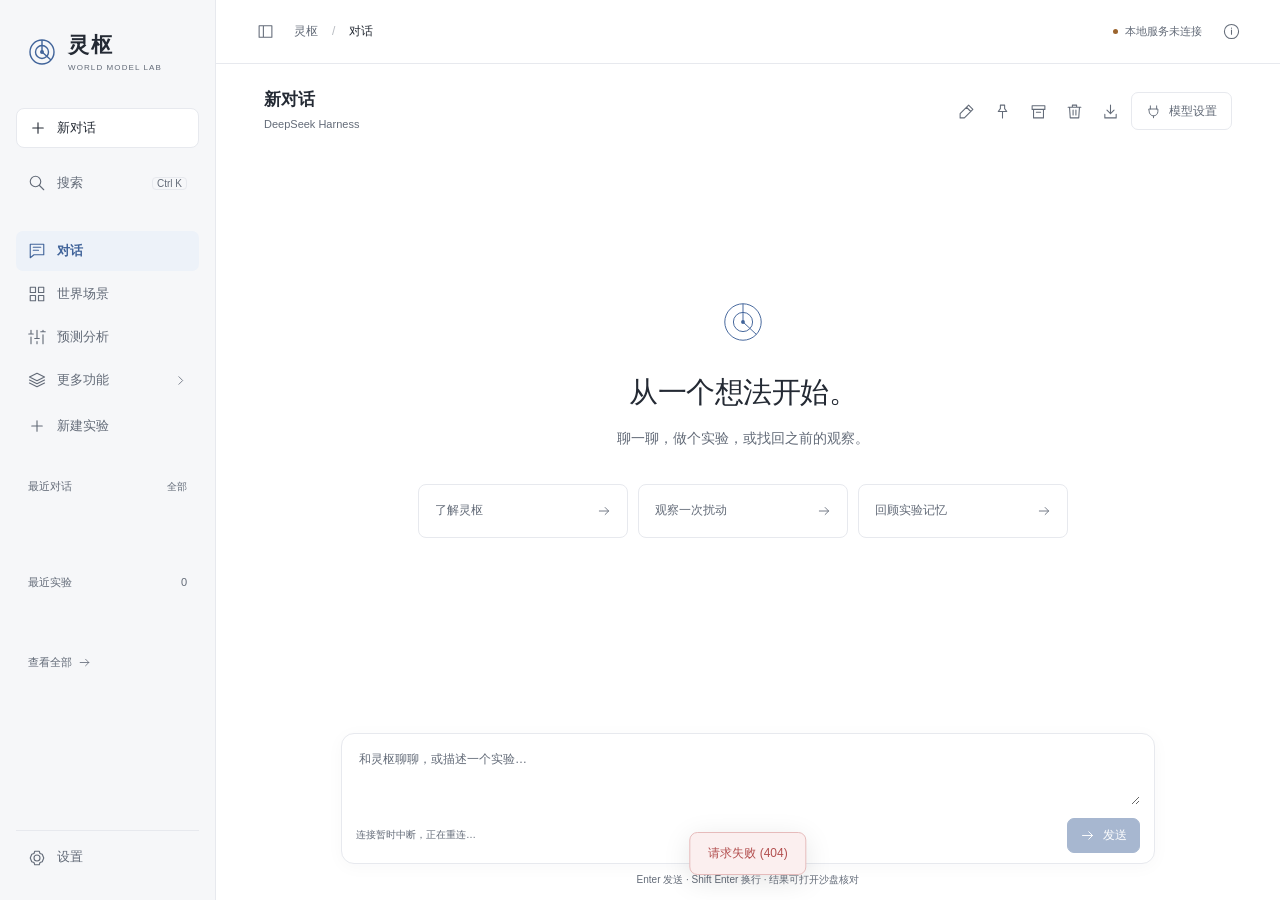
==== commit 96849ab8: "Add 0.0.2 chat organization, MCP connections, and polished bilingual controls" ====
--- a/static/index.html
+++ b/static/index.html
@@ -4,13 +4,17 @@
   <meta charset="utf-8">
   <meta name="viewport" content="width=device-width, initial-scale=1">
   <meta name="theme-color" content="#ffffff">
-  <title>灵枢 · 桌面 Agent 0.0.1</title>
+  <title>灵枢 · 桌面 Agent 0.0.2</title>
+  <script src="/static/i18n.js"></script>
+  <script src="/static/i18n-en.js"></script>
   <script src="/static/preferences.js"></script>
   <link rel="icon" type="image/svg+xml" href="/static/favicon.svg">
   <link rel="stylesheet" href="/static/style.css">
+  <script defer src="/static/select.js"></script>
   <script defer src="/static/scene.js"></script>
   <script defer src="/static/app.js"></script>
   <script defer src="/static/agent.js"></script>
+  <script defer src="/static/tools.js"></script>
 </head>
 <body>
   <aside class="sidebar" aria-label="功能与实验">
@@ -40,7 +44,7 @@
   <div class="shell">
     <header class="topbar"><div class="breadcrumb"><button id="toggle-sidebar" class="help-button" aria-label="收起侧栏" title="收起侧栏" aria-expanded="true"><span data-icon="panel"></span></button><span>灵枢</span><span class="slash">/</span><strong id="breadcrumb-page">实验台</strong></div><div class="topbar-right"><span id="service-status" class="connection-pill"><i class="status-dot"></i>正在连接</span><button id="open-help" class="help-button" aria-label="使用帮助" title="使用帮助"><span data-icon="info"></span></button></div></header>
     <main id="agent-page" class="page agent-page">
-      <div class="agent-heading"><div><h1 id="chat-title">新对话</h1><span id="chat-subtitle" class="muted-label">DeepSeek Harness</span></div><div class="heading-actions"><button id="chat-rename" class="help-button" aria-label="重命名对话" title="重命名对话"><span data-icon="edit"></span></button><button id="chat-delete" class="help-button" aria-label="删除对话记录" title="删除对话记录"><span data-icon="trash"></span></button><button id="chat-export" class="help-button" aria-label="导出对话" title="导出对话"><span data-icon="download"></span></button><button id="agent-model" class="button ghost"><span data-icon="plug"></span><span id="agent-model-label">模型设置</span></button></div></div>
+      <div class="agent-heading"><div><h1 id="chat-title">新对话</h1><span id="chat-subtitle" class="muted-label">DeepSeek Harness</span></div><div class="heading-actions"><button id="chat-rename" class="help-button" aria-label="重命名对话" title="重命名对话"><span data-icon="edit"></span></button><button id="chat-pin" class="help-button" aria-label="置顶对话" title="置顶对话"><span data-icon="pin"></span></button><button id="chat-archive" class="help-button" aria-label="归档对话" title="归档对话"><span data-icon="archive"></span></button><button id="chat-delete" class="help-button" aria-label="删除对话记录" title="删除对话记录"><span data-icon="trash"></span></button><button id="chat-export" class="help-button" aria-label="导出对话" title="导出对话"><span data-icon="download"></span></button><button id="agent-model" class="button ghost"><span data-icon="plug"></span><span id="agent-model-label">模型设置</span></button></div></div>
       <div id="chat-scroll" class="chat-scroll"><section id="chat-welcome" class="chat-welcome"><span class="welcome-orbit" aria-hidden="true"><svg viewBox="0 0 48 48" fill="none"><circle cx="24" cy="24" r="19" stroke="currentColor"/><circle cx="24" cy="24" r="10" stroke="currentColor"/><path d="M24 5v19l14 13" stroke="currentColor"/><circle cx="24" cy="24" r="2" fill="currentColor"/></svg></span><h2>从一个想法开始。</h2><p>聊一聊，做个实验，或找回之前的观察。</p><div class="chat-suggestions"><button data-prompt="灵枢现在能做什么？请简要介绍。">了解灵枢<span data-icon="arrow"></span></button><button data-prompt="运行一次 18 步的外部扰动实验，查询完成后解释扰动前后预测如何变化。">观察一次扰动<span data-icon="arrow"></span></button><button data-prompt="请召回最近实验的摘要，简要告诉我有什么值得继续观察。">回顾实验记忆<span data-icon="arrow"></span></button></div></section><div id="chat-messages" class="chat-messages" aria-label="对话消息"></div></div>
       <div class="chat-bottom"><div id="chat-notice" class="chat-notice hidden" role="status"></div><form id="chat-form" class="chat-composer"><label class="sr-only" for="chat-input">发送给灵枢的消息</label><textarea id="chat-input" rows="2" maxlength="20000" placeholder="和灵枢聊聊，或描述一个实验…"></textarea><div class="chat-composer-actions"><span id="chat-progress" role="status">高强度思考 · 本机工具</span><button id="chat-stop" class="button ghost hidden" type="button"><span data-icon="stop"></span>停止</button><button id="chat-send" class="button primary" type="submit" disabled><span data-icon="arrow"></span><span>发送</span></button></div></form><p class="chat-footnote">Enter 发送 · Shift Enter 换行 · 结果可打开沙盘核对</p></div>
     </main>
@@ -80,11 +84,19 @@
     <main id="connections-page" class="page hidden">
       <div class="page-heading"><div><h1>连接管理</h1></div></div>
       <div class="connection-grid"><section class="connection-card"><div class="connection-card-top"><span class="large-icon" data-icon="orbit"></span><span class="cap-state connected">已接入</span></div><h2>世界模型</h2><p>运行预设场景，推断行为、预测位置并用新观测验证。</p><div class="detail-row"><span>运行方式</span><strong>本机模拟</strong></div><div class="detail-row"><span>可用场景</span><strong>追逐 / 扰动 / 避让</strong></div></section><section class="connection-card"><div class="connection-card-top"><span class="large-icon" data-icon="brain"></span><span id="connection-memory-status" class="cap-state">连接中</span></div><h2>长期记忆</h2><p>实验摘要和笔记保存在独立库，可检索、召回。</p><code id="memory-root" class="path-block"></code><button id="reconnect-button" class="button ghost"><span data-icon="refresh"></span>重新连接记忆</button><p id="connection-memory-error" class="error-text hidden"></p></section><section class="connection-card wide"><div class="connection-card-top"><span class="large-icon" data-icon="plug"></span><span id="connection-agent-status" class="cap-state">检查中</span></div><h2>桌面 Agent</h2><p>DeepSeek Harness 负责对话、续聊与工具选择。实验与记忆操作可直接回看真实返回。</p><button id="connection-agent-settings" class="button ghost">模型设置<span data-icon="arrow"></span></button><details class="connection-config"><summary>其他客户端接入</summary><div class="code-heading"><strong>接入配置</strong><button id="copy-config" class="text-button"><span data-icon="copy"></span>复制</button></div><label class="privacy-toggle"><input id="show-local-paths" type="checkbox">显示本机绝对路径（复制始终使用有效路径）</label><pre id="mcp-config"></pre><p id="dsh-status-note"></p><div id="mcp-tools" class="tool-chips"></div><div class="integration-note"><span data-icon="info"></span><span>提供 6 个实验与记忆工具；可在对话中描述任务。</span></div></details></section></div>
+      <section class="connection-card tools-connection"><div class="section-heading"><h2>通用工具 · MCP</h2><button id="add-tool" class="button ghost"><span data-icon="plus"></span>添加连接</button></div><p>连接本机或 HTTP MCP 服务，让灵枢调用你选择的工具。保存、检查连接，再启用；修改在下一轮对话生效。</p><div id="external-tools" class="external-tools"></div></section>
     </main>
-    
+
   </div>
+  <dialog id="tool-dialog" class="lab-dialog" aria-labelledby="tool-dialog-title"><div class="dialog-heading"><h2 id="tool-dialog-title">添加或编辑工具连接</h2><button class="close-dialog" data-close="tool-dialog" aria-label="关闭工具设置">×</button></div><form id="tool-form" class="model-form">
+    <div class="model-selects"><label>连接名称<input id="tool-name" pattern="[A-Za-z0-9_-]{1,32}" maxlength="32" required placeholder="my_tools"></label><label>连接方式<select id="tool-transport"><option value="stdio">本机进程 · stdio</option><option value="streamable-http">HTTP · Streamable</option></select></label></div>
+    <div id="tool-stdio-fields"><label>可执行命令<input id="tool-command" autocomplete="off" placeholder="python / node / 完整可执行文件路径"></label><label>参数<small>每行一个参数，不使用 shell 引号</small><textarea id="tool-args" rows="3" placeholder="-m&#10;your_mcp_server"></textarea></label><label>工作目录<input id="tool-cwd" autocomplete="off" placeholder="可选，留空使用当前工作目录"></label><div class="secret-heading"><strong>环境变量</strong><button id="add-tool-env" class="text-button" type="button">添加变量</button></div><div id="tool-env"></div></div>
+    <div id="tool-http-fields" hidden><label>服务地址<input id="tool-url" type="url" placeholder="http://127.0.0.1:3000/mcp"></label><div class="secret-heading"><strong>HTTP 标头</strong><button id="add-tool-headers" class="text-button" type="button">添加标头</button></div><div id="tool-headers"></div></div>
+    <p class="settings-hint">只连接你信任的服务。环境变量和标头值由 Windows 加密保存；密钥请放在这些字段中，避免写入命令、参数或地址。工具配置和凭据不包含在数据备份中。</p><p id="tool-form-status" role="status" class="error-text"></p><button id="tool-save" class="button primary" type="submit">保存连接</button>
+  </form></dialog>
+  <dialog id="tool-delete-dialog" class="lab-dialog" aria-labelledby="tool-delete-heading"><div class="dialog-heading"><h2 id="tool-delete-heading">移除工具连接</h2><button class="close-dialog" data-close="tool-delete-dialog" aria-label="关闭移除连接">×</button></div><p id="tool-delete-name" class="delete-chat-title"></p><p>移除连接与已保存的凭据，对话记录会保留。</p><button id="tool-delete-confirm" class="button danger">移除连接</button></dialog>
   <dialog id="model-dialog" class="lab-dialog" aria-labelledby="model-dialog-title"><div class="dialog-heading"><div><h2 id="model-dialog-title">模型设置</h2><p>沿用本机 DeepSeek Harness。</p></div><button class="close-dialog" data-close="model-dialog" aria-label="关闭模型设置">×</button></div><form id="model-form" class="model-form"><label>Harness 可执行文件<input id="model-executable" required maxlength="1000" autocomplete="off"></label><div class="model-selects"><label>模型<select id="model-name"><option value="deepseek-flash">DeepSeek Flash</option><option value="deepseek-v4-pro">DeepSeek V4 Pro</option></select></label><label>思考强度<select id="model-effort"><option value="high">高</option><option value="max">最高</option></select></label></div><label class="checkbox-label"><input id="model-local-credentials" type="checkbox" checked>使用本机 Harness 的模型凭据</label><details><summary>使用独立 API 密钥</summary><label>API 密钥<input id="model-key" type="password" autocomplete="new-password" maxlength="512" placeholder="留空保留现有配置"></label><label class="checkbox-label"><input id="model-clear-key" type="checkbox">清除已保存的独立密钥</label><p class="muted-label">独立密钥由 Windows 加密，仅供当前系统用户使用。</p></details><p id="model-status" role="status" class="muted-label"></p><div class="model-form-actions"><button id="model-save" class="button primary" type="submit">保存设置</button><button id="model-refresh" class="button ghost" type="button">检查配置</button></div></form></dialog>
-  <dialog id="chats-dialog" class="lab-dialog" aria-labelledby="chats-dialog-title"><div class="dialog-heading"><h2 id="chats-dialog-title">全部对话</h2><button class="close-dialog" data-close="chats-dialog" aria-label="关闭对话历史">×</button></div><div class="dialog-search"><span data-icon="search"></span><input id="chats-query" type="search" placeholder="搜索名称或对话内容" aria-label="搜索名称或对话内容"></div><div id="all-chats" class="history-dialog-list"></div></dialog>
+  <dialog id="chats-dialog" class="lab-dialog" aria-labelledby="chats-dialog-title"><div class="dialog-heading"><h2 id="chats-dialog-title">全部对话</h2><button class="close-dialog" data-close="chats-dialog" aria-label="关闭对话历史">×</button></div><div class="dialog-search"><span data-icon="search"></span><input id="chats-query" type="search" placeholder="搜索名称或对话内容" aria-label="搜索名称或对话内容"></div><div class="chat-filters" role="group" aria-label="对话筛选"><button class="button ghost" data-chat-view="active" aria-pressed="true">最近</button><button class="button ghost" data-chat-view="pinned" aria-pressed="false">置顶</button><button class="button ghost" data-chat-view="archived" aria-pressed="false">已归档</button><button class="button ghost" data-chat-view="all" aria-pressed="false">全部</button></div><div id="all-chats" class="history-dialog-list"></div></dialog>
   <dialog id="chat-delete-dialog" class="lab-dialog" aria-labelledby="chat-delete-heading"><div class="dialog-heading"><h2 id="chat-delete-heading">删除对话记录</h2><button class="close-dialog" data-close="chat-delete-dialog" aria-label="关闭删除对话">×</button></div><p id="chat-delete-title" class="delete-chat-title"></p><p class="muted-label">删除此对话的应用记录。实验、记忆和 Harness 原始会话会保留。</p><div class="model-form-actions"><button id="chat-delete-confirm" class="button danger" type="button">删除记录</button><button class="button ghost" data-close="chat-delete-dialog" type="button">保留</button></div></dialog>
   <dialog id="chat-rename-dialog" class="lab-dialog" aria-labelledby="chat-rename-title"><div class="dialog-heading"><h2 id="chat-rename-title">重命名对话</h2><button class="close-dialog" data-close="chat-rename-dialog" aria-label="关闭重命名">×</button></div><form id="chat-rename-form" class="model-form"><label>名称<input id="chat-rename-input" required maxlength="100"></label><button class="button primary" type="submit">保存</button></form></dialog>
   <dialog id="experiment-dialog" class="lab-dialog" aria-labelledby="experiment-dialog-title"><div class="dialog-heading"><div><h2 id="experiment-dialog-title">配置一个实验</h2></div><button class="close-dialog" data-close="experiment-dialog" aria-label="关闭实验配置">×</button></div>            <div class="run-composer dialog-composer">
@@ -138,7 +150,8 @@
       </section>
       <section id="settings-general" data-settings-panel="general" role="tabpanel" aria-labelledby="settings-general-tab" hidden>
         <h3 class="settings-section-title">通用</h3>
-        <label class="setting-row" for="setting-language"><span>语言<small>英文界面准备中</small></span><select id="setting-language"><option value="zh-CN">简体中文</option><option value="en" disabled>English（准备中）</option></select></label>
+        <label class="setting-row" for="setting-language"><span>语言<small>界面与下一轮回复语言</small></span><select id="setting-language" data-preference="language"><option value="zh-CN">简体中文</option><option value="en">English</option></select></label>
+        <label class="setting-row" for="setting-font-size"><span>字号大小<small>调整界面与对话文字，立即生效</small></span><span class="font-size-control"><input id="setting-font-size" data-preference="fontSize" type="range" min="12" max="20" step="1" value="14" aria-label="字号大小"><output id="setting-font-output" for="setting-font-size">14 px</output></span></label>
         <label class="setting-row"><span>收起侧栏</span><input id="setting-sidebar" type="checkbox" role="switch" data-preference="sidebar"></label>
         <label class="setting-row"><span>展开回放与验证</span><input id="setting-replay" type="checkbox" role="switch" data-preference="replay"></label>
         <label class="setting-row"><span>自动保存实验记忆<small>用于手动新建实验；对话发起的实验会保存摘要</small></span><input type="checkbox" role="switch" data-preference="autoMemory" aria-label="自动保存实验记忆"></label>
--- a/static/style.css
+++ b/static/style.css
@@ -12,7 +12,7 @@
  --entity-1:var(--blue); --entity-2:var(--blue); --entity-3:var(--blue); --entity-4:var(--blue);
  --whale-body:#7598c1; --whale-tail:#587fae; --whale-belly:#e1ecf7; --whale-highlight:#f3f7fc; --whale-eye:#263e59; --whale-cheek:#aac7e6;
  --ocean-wash:#f0f6fa; --ocean-line:#d3e3ef;
- font-family:"Segoe UI","Microsoft YaHei UI","Microsoft YaHei",sans-serif; font-size:14px;
+ font-family:"Segoe UI","Microsoft YaHei UI","Microsoft YaHei",sans-serif; font-size:calc(14px * var(--ui-scale, 1));
 }
 :root[data-theme="dark"] {
  color-scheme:dark;
@@ -52,53 +52,53 @@
 [hidden],.hidden { display:none!important; }
 .sr-only { position:absolute; width:1px; height:1px; padding:0; overflow:hidden; clip:rect(0,0,0,0); white-space:nowrap; border:0; }
 h1,h2,h3,p { margin-top:0; }
-h1 { margin-bottom:0; font-size:29px; line-height:1.4; font-weight:600; letter-spacing:-.6px; }
-h2 { font-size:17px; font-weight:600; } h3 { font-size:14px; font-weight:600; }
-small,.muted-label { color:var(--muted); font-size:12px; } strong { font-weight:600; }
+h1 { margin-bottom:0; font-size:calc(29px * var(--ui-scale, 1)); line-height:1.4; font-weight:600; letter-spacing:-.6px; }
+h2 { font-size:calc(17px * var(--ui-scale, 1)); font-weight:600; } h3 { font-size:calc(14px * var(--ui-scale, 1)); font-weight:600; }
+small,.muted-label { color:var(--muted); font-size:calc(12px * var(--ui-scale, 1)); } strong { font-weight:600; }
 .icon { display:block; width:18px; height:18px; flex:0 0 auto; }
 [data-icon] { display:inline-flex; align-items:center; flex:0 0 auto; }
 summary { cursor:pointer; color:var(--muted); } summary:hover { color:var(--ink); }
 input[type="checkbox"],input[type="range"] { accent-color:var(--blue); }
 select { color:var(--ink); background:var(--paper); border:1px solid var(--line); border-radius:7px; padding:7px 10px; }
-pre,code { font-family:Consolas,"Cascadia Code",monospace; font-size:12px; }
+pre,code { font-family:Consolas,"Cascadia Code",monospace; font-size:calc(12px * var(--ui-scale, 1)); }
 pre { background:var(--surface); border:1px solid var(--line); border-radius:8px; padding:16px; white-space:pre-wrap; overflow-wrap:anywhere; color:var(--muted); }
 /* Desktop conversation */
 .page.agent-page { height:calc(100dvh - 64px); max-width:1080px; display:flex; flex-direction:column; padding:24px 48px 12px; }
 .agent-heading { display:flex; align-items:center; justify-content:space-between; gap:16px; padding:0 0 18px; flex-shrink:0; }
 .agent-heading>div:first-child { min-width:0; flex:1; }
-.agent-heading h1 { font-size:17px; letter-spacing:0; max-width:490px; overflow:hidden; text-overflow:ellipsis; white-space:nowrap; }
-.agent-heading .muted-label { font-size:11px; }
+.agent-heading h1 { font-size:calc(17px * var(--ui-scale, 1)); letter-spacing:0; max-width:490px; overflow:hidden; text-overflow:ellipsis; white-space:nowrap; }
+.agent-heading .muted-label { font-size:calc(11px * var(--ui-scale, 1)); }
 .agent-heading .heading-actions { gap:6px; flex-shrink:0; }
-.agent-heading .button { font-size:12px; }
+.agent-heading .button { font-size:calc(12px * var(--ui-scale, 1)); }
 .chat-scroll { min-height:0; flex:1; overflow-y:auto; overflow-x:hidden; padding:4px 12px 20px; display:flex; flex-direction:column; scroll-behavior:auto; scrollbar-gutter:stable; }
 .chat-welcome { margin:auto; width:100%; max-width:650px; padding:30px 0 55px; }
 .welcome-orbit { color:var(--blue); display:block; width:46px; height:46px; margin:0 auto 24px; }
 .welcome-orbit svg { width:100%; height:100%; }
-.chat-welcome h2 { font-size:29px; font-weight:500; letter-spacing:-.5px; margin:0 0 12px; text-align:center; }
-.chat-welcome>p { font-size:14px; color:var(--muted); margin:0; text-align:center; }
+.chat-welcome h2 { font-size:calc(29px * var(--ui-scale, 1)); font-weight:500; letter-spacing:-.5px; margin:0 0 12px; text-align:center; }
+.chat-welcome>p { font-size:calc(14px * var(--ui-scale, 1)); color:var(--muted); margin:0; text-align:center; }
 .chat-suggestions { margin-top:34px; display:grid; grid-template-columns:repeat(3,minmax(0,1fr)); gap:10px; }
-.chat-suggestions button { width:100%; min-height:54px; border:1px solid var(--line); border-radius:8px; padding:13px 16px; font-size:12px; display:flex; align-items:center; justify-content:space-between; gap:18px; color:var(--muted); text-align:left; }
+.chat-suggestions button { width:100%; min-height:54px; border:1px solid var(--line); border-radius:8px; padding:13px 16px; font-size:calc(12px * var(--ui-scale, 1)); display:flex; align-items:center; justify-content:space-between; gap:18px; color:var(--muted); text-align:left; }
 .chat-suggestions button:hover { background:var(--surface); color:var(--ink); }
 .chat-suggestions .icon { width:14px; height:14px; }
 .chat-messages { width:100%; max-width:790px; margin:0 auto; }
 .chat-turn { margin:0 0 36px; }
 .user-message { width:fit-content; max-width:85%; margin:0 0 28px auto; border:1px solid var(--line); background:var(--surface); padding:12px 18px; border-radius:14px 14px 4px 14px; white-space:pre-wrap; overflow-wrap:anywhere; line-height:1.8; }
 .assistant-message { padding:0 4px; min-width:0; }
-.assistant-label { display:flex; gap:12px; align-items:center; font-size:12px; font-weight:600; margin-bottom:14px; }
-.assistant-label small { font-size:10px; font-weight:400; }
+.assistant-label { display:flex; gap:12px; align-items:center; font-size:calc(12px * var(--ui-scale, 1)); font-weight:600; margin-bottom:14px; }
+.assistant-label small { font-size:calc(10px * var(--ui-scale, 1)); font-weight:400; }
 .assistant-body { line-height:1.9; overflow-wrap:anywhere; }
 .message-prose { white-space:pre-wrap; }
 .message-table { overflow-x:auto; margin:14px 0; }
-.message-table table { border-collapse:collapse; width:100%; font-size:12px; }
+.message-table table { border-collapse:collapse; width:100%; font-size:calc(12px * var(--ui-scale, 1)); }
 .message-table th,.message-table td { text-align:left; padding:9px 12px; border-bottom:1px solid var(--line); }
 .message-table th { font-weight:500; color:var(--muted); background:var(--surface); }
 .message-section { display:inline-block; margin:6px 0; }
 .assistant-body code { background:var(--surface); border-radius:4px; padding:2px 4px; color:var(--ink); }
 .assistant-body pre { max-width:100%; overflow:auto; white-space:pre; }
 .assistant-body pre code { background:transparent; padding:0; }
-.agent-working { display:flex; align-items:center; gap:8px; color:var(--muted); font-size:12px; padding:10px 0; }
+.agent-working { display:flex; align-items:center; gap:8px; color:var(--muted); font-size:calc(12px * var(--ui-scale, 1)); padding:10px 0; }
 .agent-working .icon { width:15px; height:15px; }
-.agent-tools { margin:0 0 15px; color:var(--muted); font-size:12px; }
+.agent-tools { margin:0 0 15px; color:var(--muted); font-size:calc(12px * var(--ui-scale, 1)); }
 .agent-tools>summary { display:flex; align-items:center; gap:8px; list-style:none; width:fit-content; }
 .agent-tools>summary::-webkit-details-marker { display:none; }
 .agent-tools>summary .icon { width:14px; height:14px; }
@@ -106,15 +106,15 @@
 .agent-tool-list { border-left:1px solid var(--line); margin:14px 0 0 6px; padding-left:16px; }
 .agent-tool { margin:9px 0; }
 .agent-tool summary { display:flex; align-items:center; justify-content:space-between; gap:16px; }
-.agent-tool small { font-size:10px; }
+.agent-tool small { font-size:calc(10px * var(--ui-scale, 1)); }
 .tool-data { margin-top:10px; }
-.tool-data>span { font-size:10px; }
-.tool-data pre { margin:5px 0 12px; max-height:260px; overflow:auto; padding:10px; font-size:11px; }
-.run-link { margin:14px 8px 0 0; font-size:12px; }
-.chat-turn-error { display:flex; align-items:flex-start; gap:8px; margin:15px 0; font-size:12px; color:var(--danger); }
+.tool-data>span { font-size:calc(10px * var(--ui-scale, 1)); }
+.tool-data pre { margin:5px 0 12px; max-height:260px; overflow:auto; padding:10px; font-size:calc(11px * var(--ui-scale, 1)); }
+.run-link { margin:14px 8px 0 0; font-size:calc(12px * var(--ui-scale, 1)); }
+.chat-turn-error { display:flex; align-items:flex-start; gap:8px; margin:15px 0; font-size:calc(12px * var(--ui-scale, 1)); color:var(--danger); }
 .chat-turn-error .icon { width:15px; height:15px; margin-top:3px; }
-.message-footer { display:flex; align-items:center; gap:18px; font-size:10px; color:var(--muted); margin-top:18px; }
-.message-footer .text-button { display:flex; align-items:center; gap:5px; font-size:11px; }
+.message-footer { display:flex; align-items:center; gap:18px; font-size:calc(10px * var(--ui-scale, 1)); color:var(--muted); margin-top:18px; }
+.message-footer .text-button { display:flex; align-items:center; gap:5px; font-size:calc(11px * var(--ui-scale, 1)); }
 .message-footer .icon { width:13px; height:13px; }
 .delete-chat-title { overflow-wrap:anywhere; font-weight:600; }
 #chat-delete-dialog>p { margin:20px 28px; line-height:1.7; }
@@ -126,15 +126,15 @@
 .chat-composer textarea:focus-visible { outline:none; }
 .chat-composer textarea::placeholder { color:var(--muted); }
 .chat-composer-actions { display:flex; align-items:center; gap:10px; padding-top:6px; }
-.chat-composer-actions>span { color:var(--muted); font-size:10px; margin-right:auto; }
-.chat-composer-actions .button { font-size:12px; min-height:32px; padding:7px 12px; }
-.chat-footnote { text-align:center; font-size:10px; color:var(--muted); margin:8px 0 0; }
-.chat-notice { border:1px solid var(--warning-line); background:var(--warning-soft); color:var(--warning); border-radius:7px; padding:9px 12px; font-size:12px; margin-bottom:10px; }
+.chat-composer-actions>span { color:var(--muted); font-size:calc(10px * var(--ui-scale, 1)); margin-right:auto; }
+.chat-composer-actions .button { font-size:calc(12px * var(--ui-scale, 1)); min-height:32px; padding:7px 12px; }
+.chat-footnote { text-align:center; font-size:calc(10px * var(--ui-scale, 1)); color:var(--muted); margin:8px 0 0; }
+.chat-notice { border:1px solid var(--warning-line); background:var(--warning-soft); color:var(--warning); border-radius:7px; padding:9px 12px; font-size:calc(12px * var(--ui-scale, 1)); margin-bottom:10px; }
 .chat-history-heading { padding-top:25px; align-items:center; }
-.chat-history-heading .text-button { font-size:10px; }
+.chat-history-heading .text-button { font-size:calc(10px * var(--ui-scale, 1)); }
 .chat-sessions .session strong { max-width:140px; }
 .model-form { display:flex; flex-direction:column; gap:20px; }
-.model-form label:not(.checkbox-label) { display:flex; flex-direction:column; gap:8px; color:var(--muted); font-size:12px; }
+.model-form label:not(.checkbox-label) { display:flex; flex-direction:column; gap:8px; color:var(--muted); font-size:calc(12px * var(--ui-scale, 1)); }
 .model-form input:not([type="checkbox"]) { min-width:0; width:100%; color:var(--ink); background:var(--paper); border:1px solid var(--line); border-radius:7px; padding:10px; }
 .model-selects { display:grid; grid-template-columns:1fr 1fr; gap:20px; }
 .model-form details>label { margin-top:16px; }
@@ -144,24 +144,24 @@
 @media(max-width:760px) {
  .page.agent-page { padding:15px 16px 12px; height:calc(100dvh - 55px); }
  .agent-heading { gap:8px; padding-bottom:10px; }
- .agent-heading h1 { max-width:100%; font-size:15px; }
- .agent-heading .heading-actions { gap:0; } .agent-heading .button { padding:6px; font-size:11px; }
+ .agent-heading h1 { max-width:100%; font-size:calc(15px * var(--ui-scale, 1)); }
+ .agent-heading .heading-actions { gap:0; } .agent-heading .button { padding:6px; font-size:calc(11px * var(--ui-scale, 1)); }
  .agent-heading .help-button { width:26px; } .agent-heading .button>[data-icon] { display:none; }
- .chat-welcome { padding-bottom:35px; } .chat-welcome h2 { font-size:24px; }
+ .chat-welcome { padding-bottom:35px; } .chat-welcome h2 { font-size:calc(24px * var(--ui-scale, 1)); }
  .chat-suggestions { grid-template-columns:1fr; width:100%; max-width:360px; gap:8px; margin:25px auto 0; }
  .chat-scroll { padding:4px 2px 16px; } .user-message { max-width:94%; padding:10px 14px; }
- .chat-composer { padding:10px; } .chat-composer-actions>span { font-size:9px; }
- .chat-footnote { font-size:9px; } .model-selects { gap:10px; }
+ .chat-composer { padding:10px; } .chat-composer-actions>span { font-size:calc(9px * var(--ui-scale, 1)); }
+ .chat-footnote { font-size:calc(9px * var(--ui-scale, 1)); } .model-selects { gap:10px; }
 }
 /* Navigation */
 .sidebar { position:fixed; inset:0 auto 0 0; display:flex; flex-direction:column; width:var(--sidebar-width); padding:31px 16px 20px; background:var(--surface); border-right:1px solid var(--line); z-index:10; overflow-y:auto; }
 .brand { display:flex; gap:10px; align-items:center; padding:0 10px; color:var(--ink); }
 .brand-mark { width:32px; height:32px; color:var(--blue); flex:0 0 auto; } .brand-mark svg { width:100%; height:100%; }
-.brand>.nav-label { font-size:21px; font-weight:600; letter-spacing:2px; line-height:1.3; }
-.brand small { display:block; font-size:8px; letter-spacing:1.1px; margin-top:5px; font-weight:500; }
-.new-task { display:flex; align-items:center; gap:10px; min-height:40px; padding:9px 12px; margin:34px 0 12px; background:var(--paper); border:1px solid var(--line); border-radius:8px; text-align:left; font-size:13px; }
+.brand>.nav-label { font-size:calc(21px * var(--ui-scale, 1)); font-weight:600; letter-spacing:2px; line-height:1.3; }
+.brand small { display:block; font-size:calc(8px * var(--ui-scale, 1)); letter-spacing:1.1px; margin-top:5px; font-weight:500; }
+.new-task { display:flex; align-items:center; gap:10px; min-height:40px; padding:9px 12px; margin:34px 0 12px; background:var(--paper); border:1px solid var(--line); border-radius:8px; text-align:left; font-size:calc(13px * var(--ui-scale, 1)); }
 .new-task:hover { border-color:var(--blue-line); }
-.nav-item,.tools-group summary { width:100%; min-height:40px; display:flex; align-items:center; gap:11px; padding:9px 12px; border-radius:7px; text-align:left; color:var(--muted); font-size:13px; margin:3px 0; }
+.nav-item,.tools-group summary { width:100%; min-height:40px; display:flex; align-items:center; gap:11px; padding:9px 12px; border-radius:7px; text-align:left; color:var(--muted); font-size:calc(13px * var(--ui-scale, 1)); margin:3px 0; }
 .nav-item:hover,.tools-group summary:hover { background:var(--hover); color:var(--ink); }
 .nav-item.active { color:var(--blue); background:var(--blue-soft); } .nav-item.active .nav-label { font-weight:600; }
 .search-entry { margin-bottom:25px; }
@@ -169,34 +169,34 @@
 .tools-group summary { list-style:none; } .tools-group summary::-webkit-details-marker { display:none; }
 .group-chevron { margin-left:auto; } .group-chevron .icon { width:13px; height:13px; }
 .tools-group[open] .group-chevron { transform:rotate(90deg); } .tools-items { margin:4px 0 10px; }
-.nav-count { margin-left:auto; font-size:10px; } .nav-dot { margin-left:auto; width:5px; height:5px; border-radius:50%; background:var(--idle); }
+.nav-count { margin-left:auto; font-size:calc(10px * var(--ui-scale, 1)); } .nav-dot { margin-left:auto; width:5px; height:5px; border-radius:50%; background:var(--idle); }
 .nav-dot.connected { background:var(--success); } .rail-only { display:none; }
-.history-heading { display:flex; justify-content:space-between; color:var(--muted); font-size:11px; padding:29px 12px 9px; }
+.history-heading { display:flex; justify-content:space-between; color:var(--muted); font-size:calc(11px * var(--ui-scale, 1)); padding:29px 12px 9px; }
 .sessions { min-height:40px; }
 .session { display:flex; align-items:center; gap:9px; width:100%; text-align:left; border-radius:7px; padding:9px 12px; }
 .session:hover,.session.active { background:var(--hover); } .session>span { min-width:0; }
-.session strong { display:block; font-size:12px; font-weight:400; white-space:nowrap; overflow:hidden; text-overflow:ellipsis; }
-.session small { display:block; font-size:10px; margin-top:3px; }
+.session strong { display:block; font-size:calc(12px * var(--ui-scale, 1)); font-weight:400; white-space:nowrap; overflow:hidden; text-overflow:ellipsis; }
+.session small { display:block; font-size:calc(10px * var(--ui-scale, 1)); margin-top:3px; }
 .session-dot { width:4px; height:4px; background:var(--idle); border-radius:50%; flex-shrink:0; }
 .session-dot.running,.session-dot.completed { background:var(--success); } .session-dot.failed { background:var(--danger); }
-.sidebar-empty { font-size:12px; color:var(--muted); padding:9px 12px; }
-.all-history { display:flex; align-items:center; gap:6px; padding:8px 12px; color:var(--muted); font-size:11px; align-self:flex-start; margin-top:5px; }
+.sidebar-empty { font-size:calc(12px * var(--ui-scale, 1)); color:var(--muted); padding:9px 12px; }
+.all-history { display:flex; align-items:center; gap:6px; padding:8px 12px; color:var(--muted); font-size:calc(11px * var(--ui-scale, 1)); align-self:flex-start; margin-top:5px; }
 .all-history .icon { width:13px; height:13px; }
 .sidebar-footer { margin-top:auto; padding-top:36px; } .sidebar-footer .nav-item { border-top:1px solid var(--line); padding-top:16px; border-radius:0; }
 /* Shell and actions */
 .shell { margin-left:var(--sidebar-width); min-width:0; }
 .topbar { height:64px; padding:0 34px; display:flex; align-items:center; justify-content:space-between; border-bottom:1px solid var(--line); }
-.breadcrumb,.topbar-right { display:flex; align-items:center; gap:14px; } .breadcrumb { color:var(--muted); font-size:12px; }
+.breadcrumb,.topbar-right { display:flex; align-items:center; gap:14px; } .breadcrumb { color:var(--muted); font-size:calc(12px * var(--ui-scale, 1)); }
 .breadcrumb strong { color:var(--ink); font-weight:400; } .slash { opacity:.45; }
 .help-button { display:inline-flex; align-items:center; justify-content:center; width:30px; height:30px; border-radius:6px; color:var(--muted); }
 .help-button:hover { color:var(--ink); background:var(--soft); } .help-button .icon { width:17px; height:17px; }
-.connection-pill { display:inline-flex; align-items:center; gap:7px; font-size:11px; color:var(--muted); }
+.connection-pill { display:inline-flex; align-items:center; gap:7px; font-size:calc(11px * var(--ui-scale, 1)); color:var(--muted); }
 .status-dot { width:5px; height:5px; border-radius:50%; background:var(--success); } .offline .status-dot { background:var(--warning); }
 .page { max-width:1240px; margin:0 auto; padding:49px 52px 40px; }
 .page-heading { display:flex; align-items:center; justify-content:space-between; gap:24px; margin-bottom:31px; }
-.page-heading p { color:var(--muted); font-size:13px; margin:8px 0 0; }
-.eyebrow { color:var(--muted); font-size:10px; letter-spacing:2.2px; margin-bottom:12px; }
-.task-meta { display:flex; align-items:center; gap:12px; margin-top:12px; font-size:12px; }
+.page-heading p { color:var(--muted); font-size:calc(13px * var(--ui-scale, 1)); margin:8px 0 0; }
+.eyebrow { color:var(--muted); font-size:calc(10px * var(--ui-scale, 1)); letter-spacing:2.2px; margin-bottom:12px; }
+.task-meta { display:flex; align-items:center; gap:12px; margin-top:12px; font-size:calc(12px * var(--ui-scale, 1)); }
 .state-badge { display:inline-flex; align-items:center; gap:6px; color:var(--muted); }
 .state-badge::before { content:''; width:5px; height:5px; border:1px solid var(--idle); border-radius:50%; }
 .state-badge.running,.state-badge.completed { color:var(--success); }
@@ -204,150 +204,150 @@
 .state-badge.failed { color:var(--danger); }
 .task-meta .muted-label { border-left:1px solid var(--line); padding-left:12px; }
 .heading-actions { display:flex; align-items:center; gap:10px; }
-.button { display:inline-flex; justify-content:center; align-items:center; gap:8px; min-height:38px; border:1px solid var(--line); border-radius:7px; padding:8px 14px; font-size:12px; white-space:nowrap; background:var(--paper); color:var(--ink); }
+.button { display:inline-flex; justify-content:center; align-items:center; gap:8px; min-height:38px; border:1px solid var(--line); border-radius:7px; padding:8px 14px; font-size:calc(12px * var(--ui-scale, 1)); white-space:nowrap; background:var(--paper); color:var(--ink); }
 .button:hover:not(:disabled) { background:var(--surface); border-color:var(--blue-line); }
 .button .icon { width:15px; height:15px; }
 .button.primary { background:var(--blue); color:var(--on-accent); border-color:var(--blue); }
 .button.primary:hover:not(:disabled) { background:var(--blue-hover); border-color:var(--blue-hover); }
 .button.ghost { background:transparent; color:var(--muted); }
 .button.danger { color:var(--danger); border-color:var(--danger-line); background:var(--danger-soft); }
-.text-button { display:inline-flex; align-items:center; gap:6px; color:var(--muted); font-size:12px; padding:0; }
+.text-button { display:inline-flex; align-items:center; gap:6px; color:var(--muted); font-size:calc(12px * var(--ui-scale, 1)); padding:0; }
 .text-button:hover { color:var(--blue); } .text-button .icon { width:14px; height:14px; }
 /* Observation */
 .scene-card { border:1px solid var(--line); border-radius:12px; background:var(--paper); overflow:hidden; }
 .card-header { display:flex; align-items:center; justify-content:space-between; padding:16px 22px; gap:16px; }
 .segmented { display:inline-flex; gap:20px; }
-.segmented button { padding:6px 0; color:var(--muted); font-size:12px; border-bottom:2px solid transparent; }
+.segmented button { padding:6px 0; color:var(--muted); font-size:calc(12px * var(--ui-scale, 1)); border-bottom:2px solid transparent; }
 .segmented button.active { border-color:var(--blue); color:var(--ink); font-weight:600; }
-.scene-tools { display:flex; gap:10px; } .scene-tools .button { min-height:30px; padding:5px 7px; font-size:11px; border-color:transparent; }
+.scene-tools { display:flex; gap:10px; } .scene-tools .button { min-height:30px; padding:5px 7px; font-size:calc(11px * var(--ui-scale, 1)); border-color:transparent; }
 .world-canvas { width:100%; height:clamp(280px,calc(100dvh - 500px),440px); background:var(--scene-bg); overflow:hidden; }
 .world-canvas>svg { display:block; width:100%; height:100%; }
 .entity-target { cursor:pointer; outline:none; } .entity-target:focus-visible>circle:first-child { stroke:var(--blue); stroke-opacity:1; stroke-width:2; }
 .entity-target:hover { filter:brightness(1.08); }
-.scene-legend { display:flex; align-items:center; justify-content:space-between; gap:15px; padding:14px 23px 19px; color:var(--muted); font-size:10px; }
+.scene-legend { display:flex; align-items:center; justify-content:space-between; gap:15px; padding:14px 23px 19px; color:var(--muted); font-size:calc(10px * var(--ui-scale, 1)); }
 #view-legend { display:flex; gap:18px; flex-wrap:wrap; } .legend-item { display:inline-flex; align-items:center; gap:6px; }
 .solid-dot { width:4px; height:4px; border-radius:50%; background:var(--blue); } .ring-dot { width:7px; height:7px; border:1px dashed var(--blue); border-radius:50%; }
 .line-dot { width:12px; height:1px; background:var(--blue); } #tick-label { font-variant-numeric:tabular-nums; white-space:nowrap; }
 .replay-area { border-top:1px solid var(--line); position:relative; }
-.replay-details>summary { display:flex; align-items:center; gap:10px; padding:17px 125px 17px 23px; list-style:none; font-size:12px; }
-.replay-details>summary::-webkit-details-marker { display:none; } .replay-details>summary::before { content:'›'; font-size:16px; line-height:1; }
-.replay-details[open]>summary::before { transform:rotate(90deg); } #verification-caption { font-size:10px; color:var(--muted); }
-.anomaly-button { display:inline-flex; align-items:center; gap:5px; color:var(--warning); font-size:11px; } .anomaly-button .icon { width:14px; height:14px; }
+.replay-details>summary { display:flex; align-items:center; gap:10px; padding:17px 125px 17px 23px; list-style:none; font-size:calc(12px * var(--ui-scale, 1)); }
+.replay-details>summary::-webkit-details-marker { display:none; } .replay-details>summary::before { content:'›'; font-size:calc(16px * var(--ui-scale, 1)); line-height:1; }
+.replay-details[open]>summary::before { transform:rotate(90deg); } #verification-caption { font-size:calc(10px * var(--ui-scale, 1)); color:var(--muted); }
+.anomaly-button { display:inline-flex; align-items:center; gap:5px; color:var(--warning); font-size:calc(11px * var(--ui-scale, 1)); } .anomaly-button .icon { width:14px; height:14px; }
 .replay-area>.anomaly-button { position:absolute; right:19px; top:18px; }
-.playback { display:flex; align-items:center; gap:14px; padding:0 23px 14px; font-size:11px; color:var(--muted); }
+.playback { display:flex; align-items:center; gap:14px; padding:0 23px 14px; font-size:calc(11px * var(--ui-scale, 1)); color:var(--muted); }
 .playback input { flex:1; min-width:30px; height:3px; cursor:pointer; }
-.live-button { display:inline-flex; align-items:center; gap:5px; font-size:11px; padding:4px 8px; border:1px solid var(--line); border-radius:5px; }
+.live-button { display:inline-flex; align-items:center; gap:5px; font-size:calc(11px * var(--ui-scale, 1)); padding:4px 8px; border:1px solid var(--line); border-radius:5px; }
 .live-button .icon { width:12px; height:12px; } .live-button.active { color:var(--blue); border-color:var(--blue-line); background:var(--blue-soft); }
 .verification-strip { padding:0 23px 18px; } .verification-bars { display:flex; gap:5px; height:28px; }
 .verification-bar { flex:1; min-width:0; position:relative; background:var(--soft); border-radius:3px; border:1px solid transparent; padding:0; overflow:hidden; }
 .verification-bar::after { content:''; position:absolute; inset:auto 0 0; height:var(--hit-height); background:var(--blue-line); }
 .verification-bar.has-anomaly::after { background:var(--warning-line); } .verification-bar.selected { border-color:var(--blue); } .verification-bar.placeholder::after { display:none; }
-.completion-banner { display:flex; align-items:center; gap:9px; padding:14px 2px 0; font-size:12px; color:var(--success); }
+.completion-banner { display:flex; align-items:center; gap:9px; padding:14px 2px 0; font-size:calc(12px * var(--ui-scale, 1)); color:var(--success); }
 .completion-banner.warning { color:var(--warning); } .completion-banner .icon { width:15px; height:15px; }
-.workspace-footnote { display:flex; justify-content:space-between; gap:16px; padding:22px 2px 0; font-size:11px; color:var(--muted); }
-.workspace-footnote .text-button { font-size:11px; }
+.workspace-footnote { display:flex; justify-content:space-between; gap:16px; padding:22px 2px 0; font-size:calc(11px * var(--ui-scale, 1)); color:var(--muted); }
+.workspace-footnote .text-button { font-size:calc(11px * var(--ui-scale, 1)); }
 /* Detail pages */
 .analysis-card,.lifecycle-card,.timeline-section,.connection-card,.memory-item { border:1px solid var(--line); border-radius:10px; background:var(--paper); }
 .analysis-card { padding:25px; }
 .inspector-heading,.statistics-heading,.section-heading,.connection-card-top,.event-row,.memory-item-top,.code-heading { display:flex; align-items:center; justify-content:space-between; gap:16px; }
-.inspector-heading strong { font-size:13px; }
+.inspector-heading strong { font-size:calc(13px * var(--ui-scale, 1)); }
 .metric-grid { display:grid; grid-template-columns:repeat(4,minmax(0,1fr)); margin:28px 0; }
 .metric-grid>div { padding:0 20px; border-right:1px solid var(--line); } .metric-grid>div:first-child { padding-left:0; } .metric-grid>div:last-child { border:0; }
-.metric-grid>div>span { font-size:11px; color:var(--muted); }
-.metric-grid strong { display:block; font-size:31px; font-weight:500; margin-top:10px; font-variant-numeric:tabular-nums; }
-.metric-grid small { font-size:13px; font-weight:400; } .metric-grid .anomalous strong { color:var(--warning); } .coverage-metric strong { color:var(--blue); }
-.analysis-explainer,.statistics-explainer { font-size:11px; margin:20px 0; }
-.metric-note { display:flex; gap:9px; color:var(--muted); background:var(--surface); padding:14px; margin-top:12px; border-radius:7px; font-size:12px; }
-.mode-statistics { padding-top:20px; border-top:1px solid var(--line); } .statistics-heading { font-size:12px; margin-bottom:15px; }
-.statistics-heading select { font-size:11px; }
-.mode-stat { display:grid; grid-template-columns:1fr 1fr 1.5fr; align-items:center; gap:14px; padding:14px 0; border-top:1px solid var(--line); font-size:12px; }
-.mode-stat small { font-size:11px; } .statistics-note { color:var(--muted); margin:12px 0 0; }
-.lifecycle-card { margin-top:20px; padding:18px 24px; font-size:12px; }
+.metric-grid>div>span { font-size:calc(11px * var(--ui-scale, 1)); color:var(--muted); }
+.metric-grid strong { display:block; font-size:calc(31px * var(--ui-scale, 1)); font-weight:500; margin-top:10px; font-variant-numeric:tabular-nums; }
+.metric-grid small { font-size:calc(13px * var(--ui-scale, 1)); font-weight:400; } .metric-grid .anomalous strong { color:var(--warning); } .coverage-metric strong { color:var(--blue); }
+.analysis-explainer,.statistics-explainer { font-size:calc(11px * var(--ui-scale, 1)); margin:20px 0; }
+.metric-note { display:flex; gap:9px; color:var(--muted); background:var(--surface); padding:14px; margin-top:12px; border-radius:7px; font-size:calc(12px * var(--ui-scale, 1)); }
+.mode-statistics { padding-top:20px; border-top:1px solid var(--line); } .statistics-heading { font-size:calc(12px * var(--ui-scale, 1)); margin-bottom:15px; }
+.statistics-heading select { font-size:calc(11px * var(--ui-scale, 1)); }
+.mode-stat { display:grid; grid-template-columns:1fr 1fr 1.5fr; align-items:center; gap:14px; padding:14px 0; border-top:1px solid var(--line); font-size:calc(12px * var(--ui-scale, 1)); }
+.mode-stat small { font-size:calc(11px * var(--ui-scale, 1)); } .statistics-note { color:var(--muted); margin:12px 0 0; }
+.lifecycle-card { margin-top:20px; padding:18px 24px; font-size:calc(12px * var(--ui-scale, 1)); }
 .pipeline { display:grid; grid-template-columns:repeat(4,1fr); gap:16px; margin:24px 0; }
 .pipeline-step { display:flex; align-items:center; gap:10px; color:var(--muted); }
-.pipeline-step strong,.pipeline-step small { display:block; font-size:11px; } .pipeline-step.complete { color:var(--success); }
+.pipeline-step strong,.pipeline-step small { display:block; font-size:calc(11px * var(--ui-scale, 1)); } .pipeline-step.complete { color:var(--success); }
 .pipeline-icon { padding:9px; background:var(--surface); border-radius:7px; }
 .section-heading { padding:19px 22px; border-bottom:1px solid var(--line); }
-.section-heading h2 { margin:0; display:flex; gap:8px; align-items:center; font-size:13px; }
+.section-heading h2 { margin:0; display:flex; gap:8px; align-items:center; font-size:calc(13px * var(--ui-scale, 1)); }
 .event { display:flex; gap:14px; padding:20px 22px; border-bottom:1px solid var(--line); } .event:last-child { border:0; }
 .event-symbol { display:flex; align-items:center; justify-content:center; width:32px; height:32px; border-radius:7px; background:var(--surface); color:var(--muted); flex-shrink:0; }
 .event-symbol .icon { width:15px; height:15px; } .event.perturbation .event-symbol,.event.warning .event-symbol { color:var(--warning); background:var(--warning-soft); }
-.event-body { flex:1; min-width:0; } .event-row strong { font-size:12px; } .event-row time { color:var(--muted); font-size:10px; }
-.event-summary { font-size:12px; color:var(--muted); margin-top:5px; } .event details { font-size:11px; margin-top:10px; }
+.event-body { flex:1; min-width:0; } .event-row strong { font-size:calc(12px * var(--ui-scale, 1)); } .event-row time { color:var(--muted); font-size:calc(10px * var(--ui-scale, 1)); }
+.event-summary { font-size:calc(12px * var(--ui-scale, 1)); color:var(--muted); margin-top:5px; } .event details { font-size:calc(11px * var(--ui-scale, 1)); margin-top:10px; }
 .empty-events,.loading,.list-empty { padding:60px 22px; text-align:center; color:var(--muted); }
-.empty-events>.icon { margin:0 auto 15px; width:24px; height:24px; } .empty-events p { margin:0 0 6px; font-size:13px; } .empty-events small { font-size:11px; }
+.empty-events>.icon { margin:0 auto 15px; width:24px; height:24px; } .empty-events p { margin:0 0 6px; font-size:calc(13px * var(--ui-scale, 1)); } .empty-events small { font-size:calc(11px * var(--ui-scale, 1)); }
 .search-box,.dialog-search { display:flex; align-items:center; gap:12px; border:1px solid var(--line); border-radius:8px; padding:6px 7px 6px 15px; color:var(--muted); background:var(--paper); }
 .search-box { margin-bottom:28px; }
-.search-box input,.dialog-search input { min-width:0; width:100%; border:0; outline:none; background:transparent; color:var(--ink); font-size:13px; padding:7px 0; }
+.search-box input,.dialog-search input { min-width:0; width:100%; border:0; outline:none; background:transparent; color:var(--ink); font-size:calc(13px * var(--ui-scale, 1)); padding:7px 0; }
 .search-box:focus-within,.dialog-search:focus-within { border-color:var(--blue); }
 .memory-results .section-heading { padding-left:0; padding-right:0; border:0; }
-.tab-count { color:var(--muted); font-size:10px; padding:1px 6px; background:var(--soft); border-radius:4px; }
-.memory-item { margin-bottom:14px; padding:22px; } .memory-item-top { color:var(--muted); font-size:10px; }
+.tab-count { color:var(--muted); font-size:calc(10px * var(--ui-scale, 1)); padding:1px 6px; background:var(--soft); border-radius:4px; }
+.memory-item { margin-bottom:14px; padding:22px; } .memory-item-top { color:var(--muted); font-size:calc(10px * var(--ui-scale, 1)); }
 .memory-item-top>span:first-child { display:flex; align-items:center; gap:6px; } .memory-item-top .icon { width:13px; height:13px; }
-.memory-content { white-space:pre-wrap; overflow-wrap:anywhere; font-size:13px; margin:16px 0; line-height:1.8; }
-.memory-tags,.tool-chips { display:flex; flex-wrap:wrap; gap:7px; } .memory-tags span,.tool-chips span { font-size:10px; border:1px solid var(--line); border-radius:5px; color:var(--muted); padding:3px 7px; }
-.memory-isolation { margin-top:25px; font-size:12px; } .isolation-card { margin-top:14px; background:var(--surface); padding:20px; border-radius:8px; }
+.memory-content { white-space:pre-wrap; overflow-wrap:anywhere; font-size:calc(13px * var(--ui-scale, 1)); margin:16px 0; line-height:1.8; }
+.memory-tags,.tool-chips { display:flex; flex-wrap:wrap; gap:7px; } .memory-tags span,.tool-chips span { font-size:calc(10px * var(--ui-scale, 1)); border:1px solid var(--line); border-radius:5px; color:var(--muted); padding:3px 7px; }
+.memory-isolation { margin-top:25px; font-size:calc(12px * var(--ui-scale, 1)); } .isolation-card { margin-top:14px; background:var(--surface); padding:20px; border-radius:8px; }
 .isolation-card>[data-icon] { vertical-align:middle; margin-right:8px; } .isolation-card p { color:var(--muted); margin:10px 0 0; }
 .connection-grid { display:grid; grid-template-columns:repeat(2,minmax(0,1fr)); gap:18px; }
 .connection-card { padding:25px; min-width:0; } .connection-card.wide { grid-column:1/-1; }
 .connection-card-top { margin-bottom:22px; } .large-icon .icon { width:24px; height:24px; color:var(--blue); }
-.cap-state { font-size:10px; background:var(--soft); padding:3px 8px; border-radius:5px; color:var(--muted); }
+.cap-state { font-size:calc(10px * var(--ui-scale, 1)); background:var(--soft); padding:3px 8px; border-radius:5px; color:var(--muted); }
 .cap-state.connected { background:var(--success-soft); color:var(--success); } .cap-state.error,.error-text { color:var(--danger); }
-.connection-card h2 { font-size:16px; margin-bottom:10px; } .connection-card p { color:var(--muted); font-size:12px; line-height:1.9; }
-.detail-row { display:flex; justify-content:space-between; gap:12px; font-size:11px; margin-top:16px; } .detail-row>span { color:var(--muted); } .detail-row strong { font-weight:400; }
+.connection-card h2 { font-size:calc(16px * var(--ui-scale, 1)); margin-bottom:10px; } .connection-card p { color:var(--muted); font-size:calc(12px * var(--ui-scale, 1)); line-height:1.9; }
+.detail-row { display:flex; justify-content:space-between; gap:12px; font-size:calc(11px * var(--ui-scale, 1)); margin-top:16px; } .detail-row>span { color:var(--muted); } .detail-row strong { font-weight:400; }
 .path-block { display:block; padding:12px; border-radius:6px; background:var(--surface); color:var(--muted); margin-bottom:16px; overflow-wrap:anywhere; }
-.connection-config { padding-top:10px; font-size:12px; } .code-heading { margin:20px 0 14px; }
-.privacy-toggle { display:flex; align-items:center; gap:7px; font-size:11px; color:var(--muted); } .integration-note { display:flex; gap:8px; color:var(--muted); font-size:12px; margin-top:20px; }
+.connection-config { padding-top:10px; font-size:calc(12px * var(--ui-scale, 1)); } .code-heading { margin:20px 0 14px; }
+.privacy-toggle { display:flex; align-items:center; gap:7px; font-size:calc(11px * var(--ui-scale, 1)); color:var(--muted); } .integration-note { display:flex; gap:8px; color:var(--muted); font-size:calc(12px * var(--ui-scale, 1)); margin-top:20px; }
 /* Dialogs */
 .lab-dialog { width:min(650px,calc(100% - 40px)); max-height:calc(100dvh - 64px); margin:auto; padding:0; border:1px solid var(--line); border-radius:14px; color:var(--ink); background:var(--paper); box-shadow:0 20px 80px rgb(0 0 0 / .12); overflow:auto; }
 .lab-dialog::backdrop { background:rgb(18 23 31 / .32); backdrop-filter:blur(3px); }
 .dialog-heading { display:flex; justify-content:space-between; align-items:center; gap:20px; padding:27px 28px 0; }
-.dialog-heading h2 { font-size:20px; margin:0; font-weight:600; } .dialog-heading p { margin:6px 0 0; font-size:11px; color:var(--muted); }
-.close-dialog { display:flex; align-items:center; justify-content:center; width:30px; height:30px; font-size:23px; color:var(--muted); border-radius:6px; flex-shrink:0; }
+.dialog-heading h2 { font-size:calc(20px * var(--ui-scale, 1)); margin:0; font-weight:600; } .dialog-heading p { margin:6px 0 0; font-size:calc(11px * var(--ui-scale, 1)); color:var(--muted); }
+.close-dialog { display:flex; align-items:center; justify-content:center; width:30px; height:30px; font-size:calc(23px * var(--ui-scale, 1)); color:var(--muted); border-radius:6px; flex-shrink:0; }
 .close-dialog:hover { background:var(--soft); color:var(--ink); } .dialog-composer { padding:26px 28px 28px; } .composer-heading { display:none; }
 .scenario-options { display:grid; grid-template-columns:repeat(3,minmax(0,1fr)); gap:10px; margin-bottom:25px; }
 .scenario { position:relative; display:flex; flex-direction:column; align-items:flex-start; padding:19px 14px; border:1px solid var(--line); border-radius:8px; text-align:left; gap:11px; }
-.scenario .icon { color:var(--muted); } .scenario>span:not(.scenario-check) { font-size:12px; font-weight:600; }
-.scenario-description { font-size:10px; line-height:1.8; } .scenario-check { display:none; }
+.scenario .icon { color:var(--muted); } .scenario>span:not(.scenario-check) { font-size:calc(12px * var(--ui-scale, 1)); font-weight:600; }
+.scenario-description { font-size:calc(10px * var(--ui-scale, 1)); line-height:1.8; } .scenario-check { display:none; }
 .scenario.selected { border-color:var(--blue); background:var(--blue-soft); } .scenario.selected .icon { color:var(--blue); }
-.scenario.selected .scenario-check { display:block; position:absolute; right:13px; top:15px; color:var(--blue); font-size:11px; }
-.note-label { display:block; font-size:12px; margin-bottom:10px; } .note-label span { display:block; color:var(--muted); font-size:10px; margin-top:3px; }
-textarea { width:100%; resize:vertical; min-height:94px; padding:12px 14px; color:var(--ink); background:var(--paper); border:1px solid var(--line); border-radius:7px; font-size:12px; line-height:1.8; }
+.scenario.selected .scenario-check { display:block; position:absolute; right:13px; top:15px; color:var(--blue); font-size:calc(11px * var(--ui-scale, 1)); }
+.note-label { display:block; font-size:calc(12px * var(--ui-scale, 1)); margin-bottom:10px; } .note-label span { display:block; color:var(--muted); font-size:calc(10px * var(--ui-scale, 1)); margin-top:3px; }
+textarea { width:100%; resize:vertical; min-height:94px; padding:12px 14px; color:var(--ink); background:var(--paper); border:1px solid var(--line); border-radius:7px; font-size:calc(12px * var(--ui-scale, 1)); line-height:1.8; }
 textarea::placeholder,input::placeholder { color:var(--muted); opacity:1; }
 .composer-bottom { display:flex; align-items:center; justify-content:space-between; gap:16px; margin-top:21px; }
-.run-settings { display:flex; gap:16px; align-items:center; color:var(--muted); font-size:11px; }
-.run-settings label { display:flex; align-items:center; gap:6px; white-space:nowrap; } .run-settings select { font-size:11px; padding:5px; }
+.run-settings { display:flex; gap:16px; align-items:center; color:var(--muted); font-size:calc(11px * var(--ui-scale, 1)); }
+.run-settings label { display:flex; align-items:center; gap:6px; white-space:nowrap; } .run-settings select { font-size:calc(11px * var(--ui-scale, 1)); padding:5px; }
 .inspector-section,.note-card,.help-content { padding:25px 28px 28px; }
-.inspector-section h3 { display:flex; justify-content:space-between; color:var(--muted); font-size:12px; }
+.inspector-section h3 { display:flex; justify-content:space-between; color:var(--muted); font-size:calc(12px * var(--ui-scale, 1)); }
 .entity-item { display:flex; width:100%; align-items:center; gap:12px; text-align:left; padding:14px 12px; border-radius:8px; }
 .entity-item:hover,.entity-item.selected { background:var(--surface); } .entity-color { width:6px; height:6px; border-radius:50%; flex-shrink:0; }
-.entity-item strong,.entity-item small { display:block; font-size:12px; } .entity-item small { font-size:11px; margin-top:3px; }
-.entity-confidence { margin-left:auto; font-size:12px; color:var(--muted); }
-.entity-detail { padding:17px; margin-top:18px; color:var(--muted); background:var(--surface); border-radius:8px; font-size:12px; line-height:1.9; } .entity-detail strong { color:var(--ink); }
+.entity-item strong,.entity-item small { display:block; font-size:calc(12px * var(--ui-scale, 1)); } .entity-item small { font-size:calc(11px * var(--ui-scale, 1)); margin-top:3px; }
+.entity-confidence { margin-left:auto; font-size:calc(12px * var(--ui-scale, 1)); color:var(--muted); }
+.entity-detail { padding:17px; margin-top:18px; color:var(--muted); background:var(--surface); border-radius:8px; font-size:calc(12px * var(--ui-scale, 1)); line-height:1.9; } .entity-detail strong { color:var(--ink); }
 .note-card>h2,.note-card>p { display:none; } .note-card .button { margin-top:16px; }
-.help-content { color:var(--muted); font-size:13px; line-height:1.9; } .help-content p:last-child { margin-bottom:0; }
+.help-content { color:var(--muted); font-size:calc(13px * var(--ui-scale, 1)); line-height:1.9; } .help-content p:last-child { margin-bottom:0; }
 .dialog-search { margin:24px 28px 16px; } .history-dialog-list,.search-results { margin:0 16px 20px; max-height:50vh; overflow-y:auto; }
 .history-dialog-list .session,.search-results .session { padding:14px 12px; }
-.search-section { font-size:10px; color:var(--muted); padding:14px 12px 5px; }
-.search-result { display:flex; align-items:center; width:100%; gap:12px; border-radius:7px; padding:12px; font-size:12px; }
+.search-section { font-size:calc(10px * var(--ui-scale, 1)); color:var(--muted); padding:14px 12px 5px; }
+.search-result { display:flex; align-items:center; width:100%; gap:12px; border-radius:7px; padding:12px; font-size:calc(12px * var(--ui-scale, 1)); }
 .search-result:hover { background:var(--surface); } .search-result>.icon:last-child { margin-left:auto; width:14px; height:14px; color:var(--muted); }
 /* Settings */
 .settings-dialog { width:min(800px,calc(100% - 48px)); }
 .settings-dialog[open] { display:grid; grid-template-columns:160px 1fr; grid-template-rows:auto minmax(420px,auto); overflow:hidden; }
 .settings-dialog>.dialog-heading { grid-column:1/-1; border-bottom:1px solid var(--line); padding:25px 28px 22px; }
 .settings-tabs { display:flex; flex-direction:column; gap:5px; background:var(--surface); padding:25px 14px; border-right:1px solid var(--line); }
-.settings-tabs button { text-align:left; padding:10px 16px; border-radius:7px; color:var(--muted); font-size:12px; }
+.settings-tabs button { text-align:left; padding:10px 16px; border-radius:7px; color:var(--muted); font-size:calc(12px * var(--ui-scale, 1)); }
 .settings-tabs button:hover { background:var(--hover); }
 .settings-tabs button[aria-selected="true"] { background:var(--paper); color:var(--ink); font-weight:600; }
 .settings-content { min-width:0; padding:27px 30px 20px; overflow-y:auto; max-height:calc(100dvh - 180px); display:flex; flex-direction:column; }
-.settings-section-title { font-size:15px; margin:0 0 7px; }
-.settings-description,.settings-hint { font-size:11px; line-height:1.8; color:var(--muted); margin-bottom:19px; } .settings-hint { margin:10px 0; }
+.settings-section-title { font-size:calc(15px * var(--ui-scale, 1)); margin:0 0 7px; }
+.settings-description,.settings-hint { font-size:calc(11px * var(--ui-scale, 1)); line-height:1.8; color:var(--muted); margin-bottom:19px; } .settings-hint { margin:10px 0; }
 .theme-choices { display:grid; grid-template-columns:repeat(3,minmax(0,1fr)); gap:12px; margin:22px 0 15px; }
 .theme-choice { position:relative; padding:7px 7px 9px; text-align:left; border:1px solid var(--line); border-radius:9px; }
 .theme-choice:hover { border-color:var(--blue-line); }
 .theme-choice[aria-pressed="true"] { border-color:var(--blue); box-shadow:0 0 0 1px var(--blue); }
-.theme-choice>span:nth-child(2) { display:block; padding:8px 2px 0; font-size:11px; } .theme-choice small { display:block; font-size:9px; margin-top:2px; }
-.theme-check { display:none; position:absolute; right:9px; bottom:22px; color:var(--blue); font-size:11px; } .theme-choice[aria-pressed="true"] .theme-check { display:block; }
+.theme-choice>span:nth-child(2) { display:block; padding:8px 2px 0; font-size:calc(11px * var(--ui-scale, 1)); } .theme-choice small { display:block; font-size:calc(9px * var(--ui-scale, 1)); margin-top:2px; }
+.theme-check { display:none; position:absolute; right:9px; bottom:22px; color:var(--blue); font-size:calc(11px * var(--ui-scale, 1)); } .theme-choice[aria-pressed="true"] .theme-check { display:block; }
 .theme-mini { display:flex; height:76px; border:1px solid; border-radius:5px; overflow:hidden; }
 .theme-mini>i { display:block; width:25%; border-right:1px solid; position:relative; }
 .theme-mini>i::before { content:''; position:absolute; inset:11px 6px auto; height:3px; background:currentColor; opacity:.7; border-radius:2px; }
@@ -359,16 +359,16 @@
 .theme-mini-light { background:#fff; color:#6483ab; border-color:#e3e7ee; } .theme-mini-light>i { background:#f4f6f8; border-color:#e3e7ee; }
 .theme-mini-dark { background:#20242c; color:#92b6e5; border-color:#363e4b; } .theme-mini-dark>i { background:#1a1e25; border-color:#363e4b; }
 .theme-mini-warm { background:#fdfaf4; color:#a0804d; border-color:#e7ddcd; } .theme-mini-warm>i { background:#f2ede3; border-color:#e7ddcd; }
-.setting-row { display:flex; align-items:center; justify-content:space-between; gap:20px; padding:17px 0; border-bottom:1px solid var(--line); font-size:12px; }
-.setting-row>span { display:grid; gap:4px; min-width:0; } .setting-row small { font-size:10px; line-height:1.7; max-width:300px; }
-.setting-row select { min-width:130px; max-width:170px; font-size:11px; padding:7px 10px; }
+.setting-row { display:flex; align-items:center; justify-content:space-between; gap:20px; padding:17px 0; border-bottom:1px solid var(--line); font-size:calc(12px * var(--ui-scale, 1)); }
+.setting-row>span { display:grid; gap:4px; min-width:0; } .setting-row small { font-size:calc(10px * var(--ui-scale, 1)); line-height:1.7; max-width:300px; }
+.setting-row select { min-width:130px; max-width:170px; font-size:calc(11px * var(--ui-scale, 1)); padding:7px 10px; }
 .setting-row input[type="checkbox"] { appearance:none; width:32px; height:19px; margin:0; background:var(--switch-track); border-radius:12px; position:relative; cursor:pointer; flex-shrink:0; }
 .setting-row input[type="checkbox"]::before { content:''; position:absolute; top:3px; left:3px; width:13px; height:13px; background:var(--switch-knob); border-radius:50%; transition:transform .15s; }
 .setting-row input[type="checkbox"]:checked { background:var(--blue); } .setting-row input[type="checkbox"]:checked::before { transform:translateX(13px); }
 .setting-row input:disabled { opacity:.45; cursor:default; }
-.settings-footer { margin-top:auto; padding-top:22px; display:flex; align-items:center; justify-content:space-between; gap:10px; color:var(--muted); font-size:10px; }
-.settings-footer .button { font-size:10px; padding:5px 9px; min-height:30px; border-color:transparent; margin-left:-9px; }
-.toast { position:fixed; left:calc(50% + var(--sidebar-width)/2); bottom:25px; transform:translateX(-50%); padding:11px 18px; border:1px solid var(--line); border-radius:8px; box-shadow:0 6px 28px rgb(0 0 0 / .1); background:var(--paper); color:var(--ink); font-size:12px; max-width:calc(100% - 40px); z-index:100; }
+.settings-footer { margin-top:auto; padding-top:22px; display:flex; align-items:center; justify-content:space-between; gap:10px; color:var(--muted); font-size:calc(10px * var(--ui-scale, 1)); }
+.settings-footer .button { font-size:calc(10px * var(--ui-scale, 1)); padding:5px 9px; min-height:30px; border-color:transparent; margin-left:-9px; }
+.toast { position:fixed; left:calc(50% + var(--sidebar-width)/2); bottom:25px; transform:translateX(-50%); padding:11px 18px; border:1px solid var(--line); border-radius:8px; box-shadow:0 6px 28px rgb(0 0 0 / .1); background:var(--paper); color:var(--ink); font-size:calc(12px * var(--ui-scale, 1)); max-width:calc(100% - 40px); z-index:100; }
 .toast.error { background:var(--danger-soft); border-color:var(--danger-line); color:var(--danger); }
 .documentation { max-width:850px; margin:auto; padding:45px 25px; } .documentation p { line-height:1.9; } .documentation code { background:var(--surface); overflow-wrap:anywhere; }
 /* Collapsed rail keeps enabled destinations visible, even inside closed details. */
@@ -403,30 +403,67 @@
  .sidebar .new-task,.sidebar .nav-item { justify-content:center; padding-left:0; padding-right:0; }
  .tools-group>summary { display:none; } .tools-group>.tools-items,.tools-group::details-content { display:block; content-visibility:visible; }
  .rail-only { display:flex; } .new-task { margin-top:25px; } .search-entry { margin-bottom:16px; }
- .topbar { padding:0 14px; height:55px; } .breadcrumb,.topbar-right { gap:8px; } .breadcrumb>span,.slash { display:none; } .connection-pill { font-size:9px; }
- .page { padding:28px 16px; } h1 { font-size:23px; } .eyebrow { font-size:8px; letter-spacing:1.4px; margin-bottom:9px; }
- .page-heading { gap:12px; flex-wrap:wrap; margin-bottom:23px; } .page-heading p { font-size:11px; }
- .task-meta { font-size:10px; margin-top:8px; } .muted-label { font-size:10px; }
- .button { font-size:11px; padding:7px 10px; min-height:35px; } .card-header { padding:12px 14px; gap:10px; }
- .segmented { gap:15px; } .segmented button { font-size:11px; } .scene-tools { gap:3px; } .scene-tools .button>span:not([data-icon]) { display:none; }
- .world-canvas { height:320px; } .scene-legend { padding:12px 14px; gap:9px; flex-wrap:wrap; font-size:9px; } #view-legend { gap:10px; }
- .replay-details>summary { padding:15px 90px 15px 14px; font-size:11px; } #verification-caption { display:none; }
- .replay-area>.anomaly-button { right:10px; top:17px; font-size:10px; }
- .playback { padding:0 14px 12px; gap:7px; font-size:10px; } .verification-strip { padding:0 14px 15px; } .verification-bars { gap:3px; }
- .workspace-footnote { font-size:10px; flex-wrap:wrap; padding-top:16px; gap:10px; } .workspace-footnote .text-button { font-size:10px; }
+ .topbar { padding:0 14px; height:55px; } .breadcrumb,.topbar-right { gap:8px; } .breadcrumb>span,.slash { display:none; } .connection-pill { font-size:calc(9px * var(--ui-scale, 1)); }
+ .page { padding:28px 16px; } h1 { font-size:calc(23px * var(--ui-scale, 1)); } .eyebrow { font-size:calc(8px * var(--ui-scale, 1)); letter-spacing:1.4px; margin-bottom:9px; }
+ .page-heading { gap:12px; flex-wrap:wrap; margin-bottom:23px; } .page-heading p { font-size:calc(11px * var(--ui-scale, 1)); }
+ .task-meta { font-size:calc(10px * var(--ui-scale, 1)); margin-top:8px; } .muted-label { font-size:calc(10px * var(--ui-scale, 1)); }
+ .button { font-size:calc(11px * var(--ui-scale, 1)); padding:7px 10px; min-height:35px; } .card-header { padding:12px 14px; gap:10px; }
+ .segmented { gap:15px; } .segmented button { font-size:calc(11px * var(--ui-scale, 1)); } .scene-tools { gap:3px; } .scene-tools .button>span:not([data-icon]) { display:none; }
+ .world-canvas { height:320px; } .scene-legend { padding:12px 14px; gap:9px; flex-wrap:wrap; font-size:calc(9px * var(--ui-scale, 1)); } #view-legend { gap:10px; }
+ .replay-details>summary { padding:15px 90px 15px 14px; font-size:calc(11px * var(--ui-scale, 1)); } #verification-caption { display:none; }
+ .replay-area>.anomaly-button { right:10px; top:17px; font-size:calc(10px * var(--ui-scale, 1)); }
+ .playback { padding:0 14px 12px; gap:7px; font-size:calc(10px * var(--ui-scale, 1)); } .verification-strip { padding:0 14px 15px; } .verification-bars { gap:3px; }
+ .workspace-footnote { font-size:calc(10px * var(--ui-scale, 1)); flex-wrap:wrap; padding-top:16px; gap:10px; } .workspace-footnote .text-button { font-size:calc(10px * var(--ui-scale, 1)); }
  .analysis-card,.connection-card { padding:18px; } .metric-grid { grid-template-columns:repeat(2,1fr); gap:22px 10px; }
- .metric-grid>div { padding:0!important; border:0; } .metric-grid strong { font-size:26px; } .mode-stat { grid-template-columns:1fr; gap:5px; } .mode-stat small { grid-column:auto; }
+ .metric-grid>div { padding:0!important; border:0; } .metric-grid strong { font-size:calc(26px * var(--ui-scale, 1)); } .mode-stat { grid-template-columns:1fr; gap:5px; } .mode-stat small { grid-column:auto; }
  .pipeline { grid-template-columns:repeat(2,1fr); } .pipeline-step { gap:7px; } .connection-grid { grid-template-columns:1fr; }
  .event { padding:16px 14px; gap:10px; } .event-row { flex-wrap:wrap; gap:4px; } .section-heading { padding:16px 14px; flex-wrap:wrap; } .section-heading>.muted-label { display:none; }
  .memory-item { padding:17px; } .memory-item-top { flex-wrap:wrap; } .search-box { gap:7px; padding-left:10px; } .search-box>[data-icon] { display:none; }
- .lab-dialog { width:calc(100% - 24px); max-height:calc(100dvh - 24px); } .dialog-heading { padding:22px 20px 0; } .dialog-heading h2 { font-size:18px; }
+ .lab-dialog { width:calc(100% - 24px); max-height:calc(100dvh - 24px); } .dialog-heading { padding:22px 20px 0; } .dialog-heading h2 { font-size:calc(18px * var(--ui-scale, 1)); }
  .dialog-composer,.inspector-section,.note-card,.help-content { padding:22px 20px; }
  .scenario-options { grid-template-columns:1fr; } .scenario { padding:12px; display:grid; grid-template-columns:20px 1fr; gap:3px 10px; } .scenario-description { grid-column:2; }
  .composer-bottom { flex-wrap:wrap; } .run-settings { gap:11px; }
  .settings-dialog[open] { grid-template-columns:1fr; grid-template-rows:auto auto auto; } .settings-dialog>.dialog-heading { padding:21px 20px 18px; }
- .settings-tabs { flex-direction:row; gap:4px; border-right:0; border-bottom:1px solid var(--line); padding:10px 14px; } .settings-tabs button { flex:1; text-align:center; padding:7px; font-size:11px; }
+ .settings-tabs { flex-direction:row; gap:4px; border-right:0; border-bottom:1px solid var(--line); padding:10px 14px; } .settings-tabs button { flex:1; text-align:center; padding:7px; font-size:calc(11px * var(--ui-scale, 1)); }
  .settings-content { padding:22px 20px 18px; max-height:calc(100dvh - 205px); }
  .theme-choices { gap:9px; } .theme-mini { height:66px; } .setting-row { gap:12px; } .setting-row select { min-width:115px; max-width:145px; }
  .dialog-search { margin:20px; } .toast { max-width:calc(100% - 80px); }
 }
 @media (prefers-reduced-motion:reduce) { *,*::before,*::after { transition:none!important; animation:none!important; scroll-behavior:auto!important; } }
+
+/* Shared popovers remain in the browser top layer, including modal dialogs. */
+.enhanced-select {position:absolute!important;width:1px!important;height:1px!important;padding:0!important;opacity:0;pointer-events:none;clip-path:inset(50%)}
+.select-trigger {display:inline-flex;align-items:center;justify-content:space-between;gap:14px;min-height:36px;min-width:130px;max-width:100%;padding:7px 11px;border:1px solid var(--line);border-radius:8px;background:var(--paper);color:var(--ink);font:inherit;text-align:left;cursor:pointer;transition:border-color 140ms,background 140ms;}
+.select-trigger:hover,.select-trigger[aria-expanded="true"] {border-color:var(--blue-line);background:var(--surface)}
+.select-trigger:focus-visible {outline:2px solid var(--blue);outline-offset:2px}
+.select-trigger:disabled {opacity:.5;cursor:default}.select-caret {color:var(--muted);transition:transform 140ms}.select-trigger[aria-expanded="true"] .select-caret {transform:rotate(180deg)}
+.select-popover {position:fixed;inset:auto;margin:0;padding:5px;border:1px solid var(--line);border-radius:10px;background:var(--paper);color:var(--ink);overflow-y:auto;box-shadow:0 10px 32px #0002;box-sizing:border-box;}
+.select-popover {opacity:0;transform:translateY(-4px);pointer-events:none;transition:opacity 140ms ease-out,transform 140ms ease-out,display 140ms allow-discrete,overlay 140ms allow-discrete}
+.select-popover:popover-open {opacity:1;transform:translateY(0);pointer-events:auto}
+@starting-style {.select-popover:popover-open {opacity:0;transform:translateY(-4px)}}
+.select-option {display:flex;gap:8px;align-items:center;min-height:36px;padding:7px 9px;border-radius:6px;cursor:pointer;font-size:calc(13px * var(--ui-scale, 1));line-height:1.4;}
+.select-option.highlighted {background:var(--blue-soft)}.select-option[aria-selected="true"] {color:var(--blue)}.select-check {width:15px;flex-shrink:0}
+:root[data-motion="off"] .select-popover {transition:none}
+@media(prefers-reduced-motion:reduce){.select-popover,.select-trigger,.select-caret{transition:none}}
+.model-selects .select-trigger {width:100%}.chat-filters{display:flex;gap:8px;flex-wrap:wrap;padding:4px 24px 12px}.chat-filters [aria-pressed="true"]{background:var(--blue-soft);color:var(--blue);border-color:var(--blue-line)}
+.session-pin{color:var(--blue);font-size:calc(11px * var(--ui-scale, 1))}.heading-actions [aria-pressed="true"]{color:var(--blue);background:var(--blue-soft)}
+.tools-connection {margin-top:20px}.external-tools {display:grid;grid-template-columns:repeat(auto-fit,minmax(min(280px,100%),1fr));gap:12px}
+.external-tool {border:1px solid var(--line);border-radius:10px;padding:16px;min-width:0}.external-tool-heading{display:flex;align-items:center;justify-content:space-between;gap:12px}.external-tool-heading small{display:block;margin-top:4px;color:var(--muted)}
+.tool-status{margin:12px 0;font-size:calc(12px * var(--ui-scale, 1));color:var(--muted)}.external-tool-actions{display:flex;align-items:center;gap:12px;margin-top:14px}.external-tool-catalog{max-height:220px;overflow:auto;margin-top:10px}.external-tool-catalog p{font-size:calc(12px * var(--ui-scale, 1));overflow-wrap:anywhere}.external-tool-catalog code{overflow-wrap:anywhere}
+.secret-heading{display:flex;justify-content:space-between;align-items:center;margin:12px 0 8px}.secret-row{display:grid;grid-template-columns:minmax(0,1fr) minmax(0,1.5fr) 24px;align-items:center;gap:8px;margin:6px 0}.model-form label small{display:block;color:var(--muted);font-weight:400;font-size:calc(12px * var(--ui-scale, 1))}.model-form textarea{width:100%;box-sizing:border-box}.model-form [hidden]{display:none!important}
+:root[lang="en"] .settings-tabs button {font-size:calc(13px * var(--ui-scale, 1))}:root[lang="en"] .agent-heading .heading-actions{gap:4px}
+@media(max-width:760px){.agent-heading{flex-wrap:wrap;gap:8px}.agent-heading .heading-actions{margin-left:auto}.secret-row{grid-template-columns:minmax(0,1fr) minmax(0,1fr) 24px}}
+
+#tool-form {padding:16px 28px 28px;display:grid;gap:14px}#tool-form label {display:grid;gap:7px;font-size:calc(12px * var(--ui-scale,1));color:var(--muted)}#tool-stdio-fields,#tool-http-fields{display:grid;gap:14px}#tool-form input{width:100%;min-width:0}
+#tool-delete-dialog>p,#tool-delete-dialog>.button{margin:18px 28px}
+.font-size-control {display:flex!important;align-items:center;gap:12px!important;flex-shrink:0}.font-size-control input{width:120px;accent-color:var(--blue)}.font-size-control output{font-size:calc(11px * var(--ui-scale,1));width:42px;text-align:right;color:var(--muted);font-variant-numeric:tabular-nums}
+.chat-suggestions {align-items:stretch}.chat-suggestions button{height:100%}.heading-actions{flex-wrap:wrap}.settings-dialog{max-height:calc(100dvh - 32px)}
+@media(max-width:760px){#tool-form{padding:14px 20px 24px}.font-size-control input{width:90px}.settings-tabs button{overflow-wrap:anywhere}}
+button {transition:background-color 120ms ease-out,border-color 120ms ease-out,color 120ms ease-out}
+button:not(:disabled):active {translate:0 1px}
+.chat-scroll,.history-dialog-list,.settings-content,.external-tool-catalog {overscroll-behavior:contain}
+:root[data-motion="off"] button {transition:none}
+@media(max-width:760px){
+ .agent-heading>div:first-child{flex:1 0 100%}.agent-heading .heading-actions{width:100%;justify-content:flex-end;margin-left:0}
+ .agent-heading .muted-label{display:block}.settings-tabs{overflow-x:auto}.settings-tabs button{flex:0 0 auto;min-width:64px;white-space:nowrap;overflow-wrap:normal;padding:9px 12px}
+}
